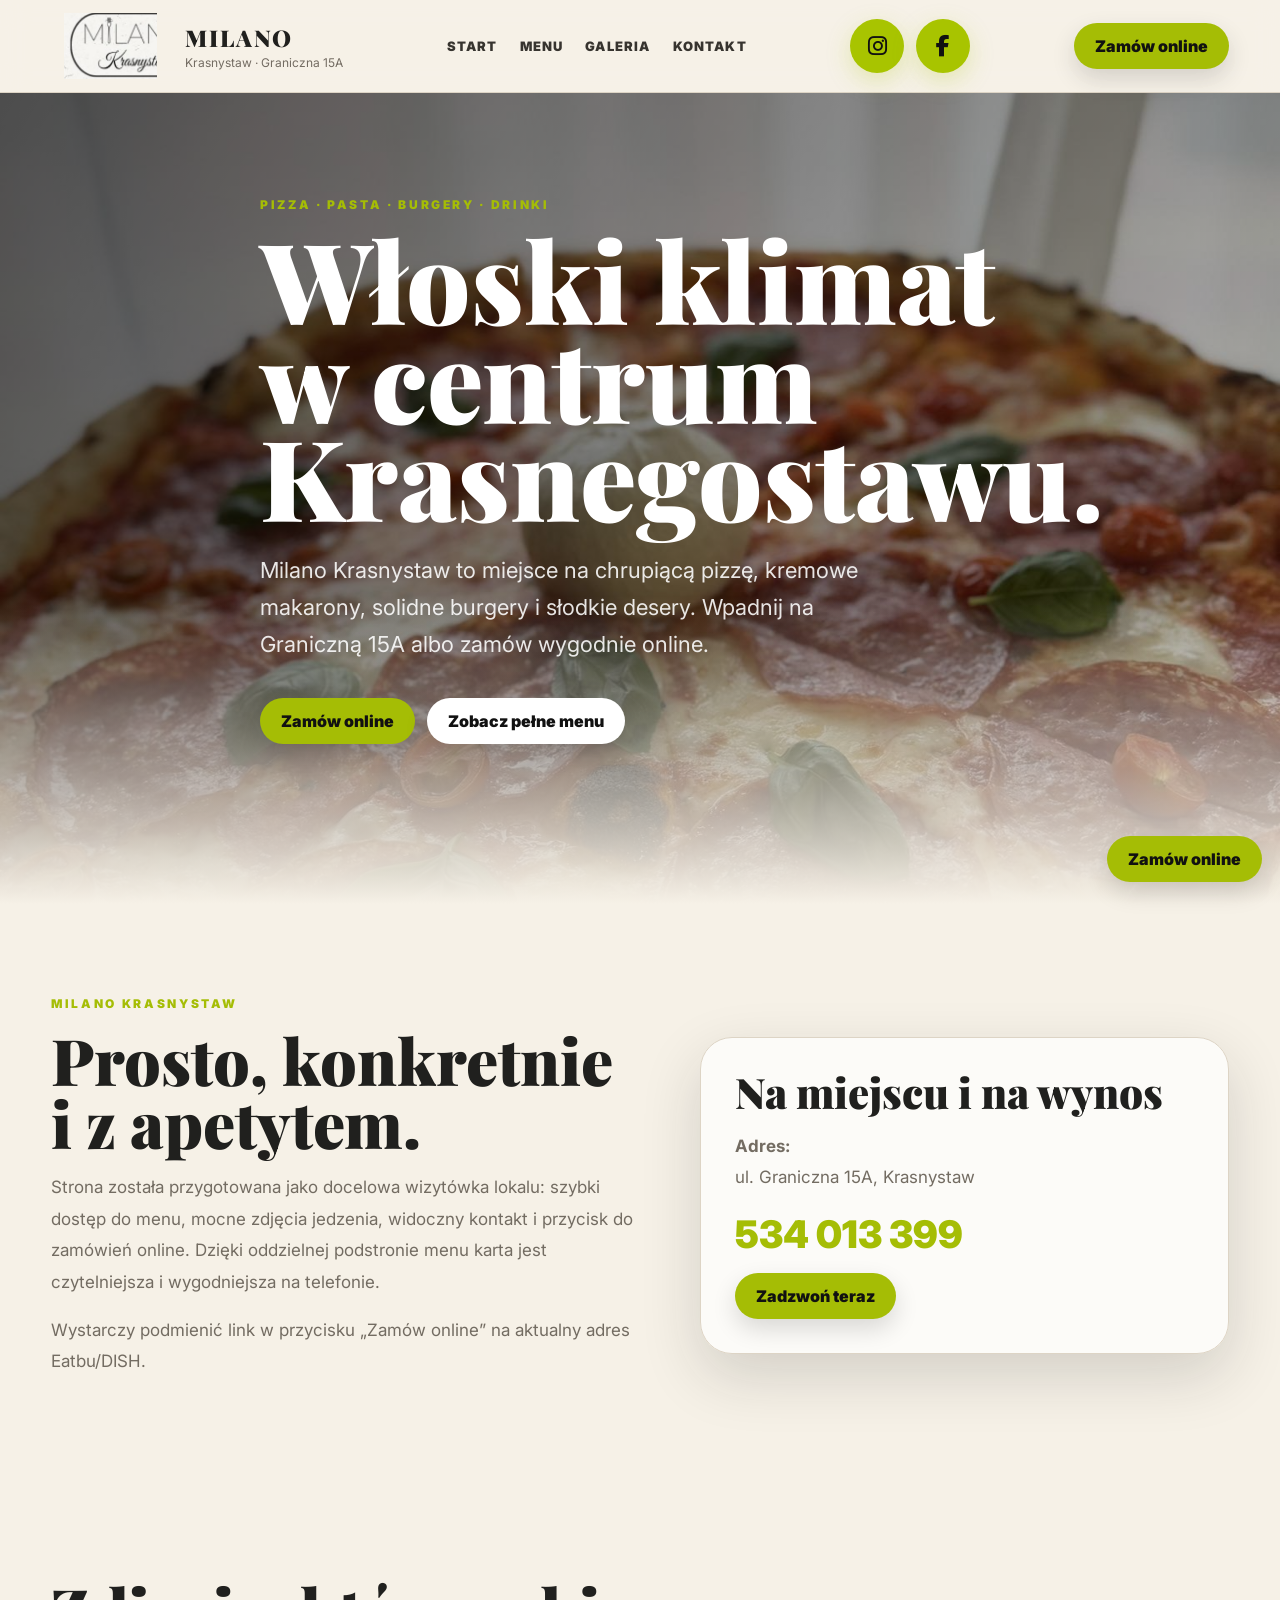
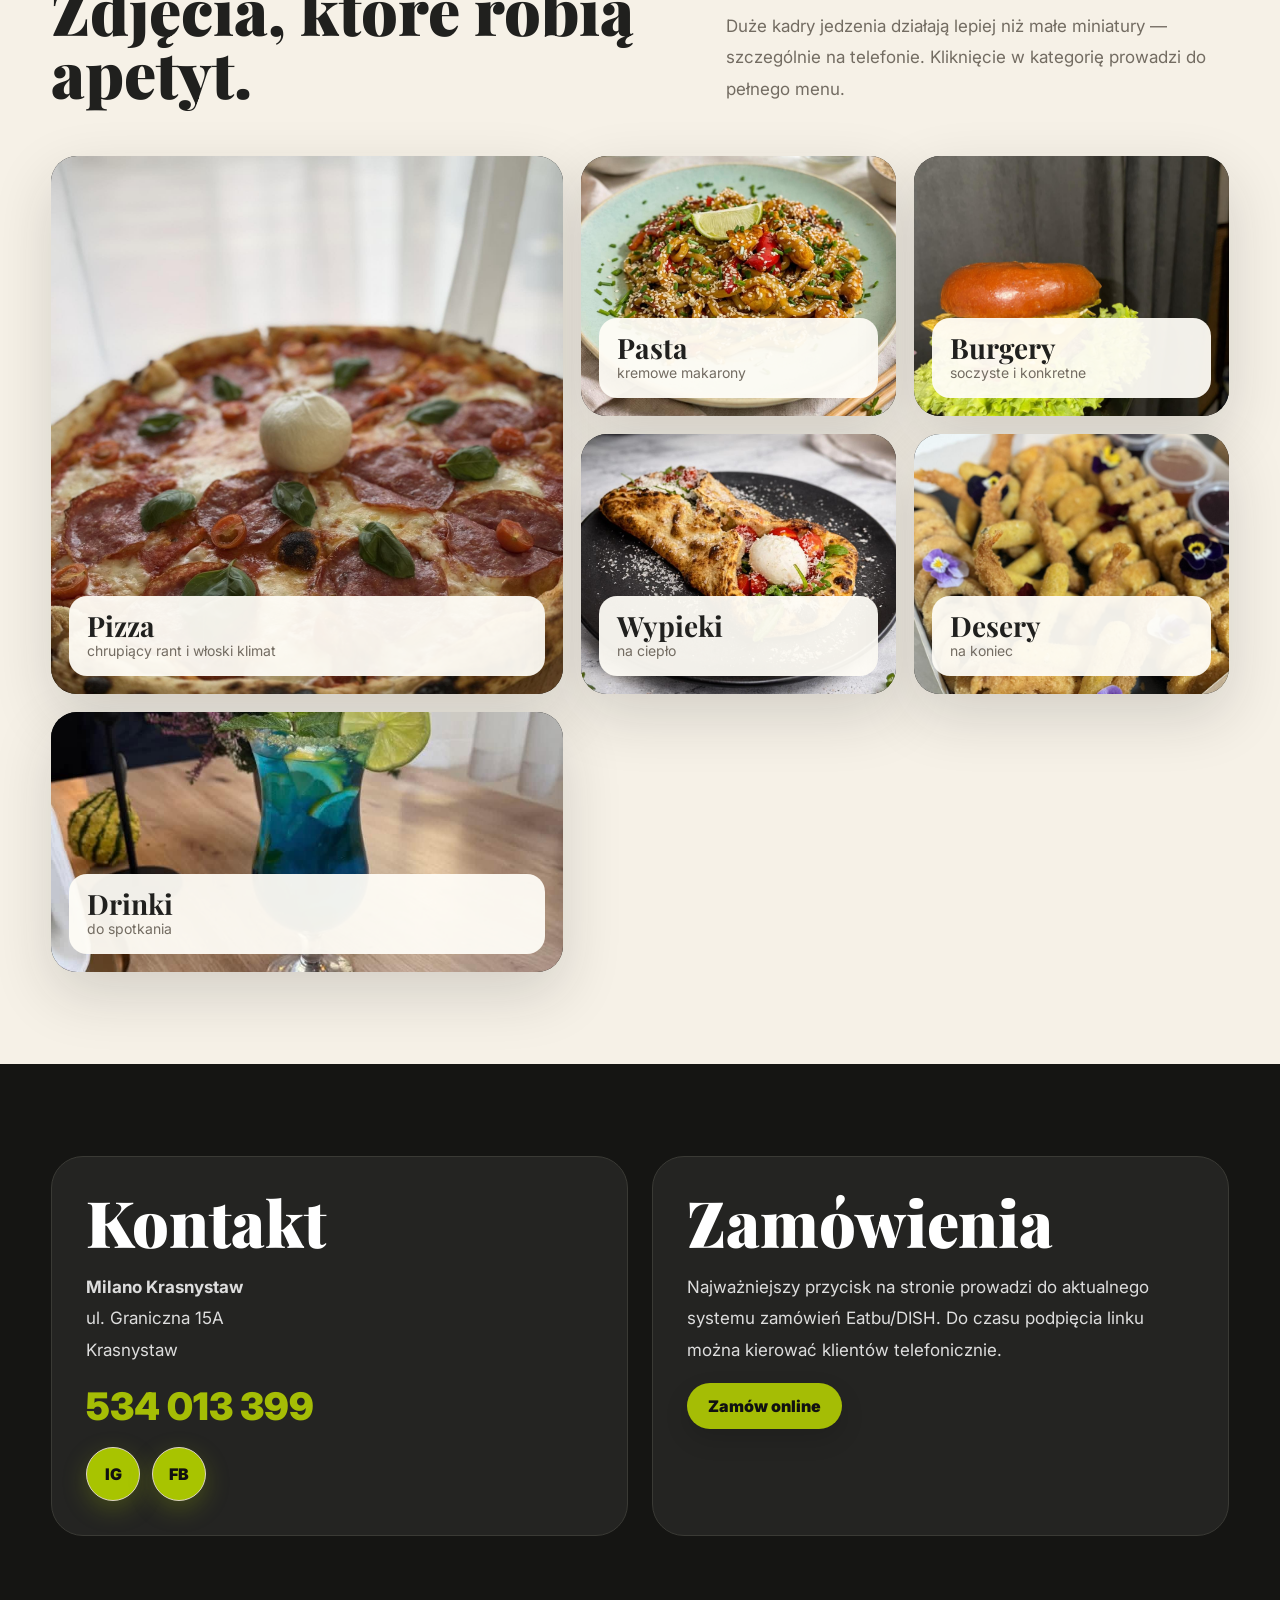
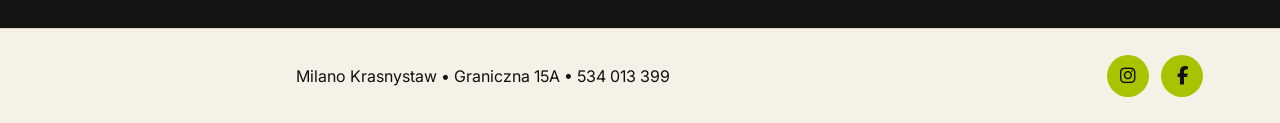
==== index.html @ 98e8a89c "Update index.html" ====
<!DOCTYPE html>
<html lang="pl">
 <head>
  <meta charset="utf-8"/>
  <meta content="width=device-width,initial-scale=1" name="viewport"/>
  <title>
   Milano Krasnystaw &mdash; pizza, pasta, burgery
  </title>
  <meta content="Milano Krasnystaw &mdash; w&lstrok;oska pizza, makarony, burgery, desery i drinki. Graniczna 15A, Krasnystaw." name="description"/>
  <link href="https://fonts.googleapis.com" rel="preconnect"/>
  <link crossorigin="" href="https://fonts.gstatic.com" rel="preconnect"/>
  <link href="https://fonts.googleapis.com/css2?family=Inter:wght@400;600;800;900&amp;family=Playfair+Display:wght@700;800;900&amp;display=swap" rel="stylesheet"/>
  <link href="style.css" rel="stylesheet"/>
  <link rel="stylesheet" href="https://cdnjs.cloudflare.com/ajax/libs/font-awesome/6.5.1/css/all.min.css">
 </head>
 <body>
  <header class="nav">
   <div class="wrap navin">
    <a class="brand" href="index.html">
     <img alt="Milano Krasnystaw logo" class="brand-logo" src="logo-milano.jpg"/>
     <div>
      <div class="brand-name">
       MILANO
      </div>
      <div class="brand-small">
       Krasnystaw &middot; Graniczna 15A
      </div>
     </div>
    </a>
    <nav class="links">
     <a href="index.html">
      Start
     </a>
     <a href="menu.html">
      Menu
     </a>
     <a href="index.html#galeria">
      Galeria
     </a>
     <a href="index.html#kontakt">
      Kontakt
     </a>
    </nav>
    <div class="socials">
  <a href="https://www.instagram.com/milano.krasnystaw/" target="_blank">
    <i class="fa-brands fa-instagram"></i>
  <a href="https://www.facebook.com/profile.php?id=61561488298412" target="_blank">
    <i class="fa-brands fa-facebook-f"></i>
  </a>
</div>
    <a class="btn green" href="REPLACE_EATBU_LINK" rel="noopener" target="_blank">
     Zam&oacute;w online
    </a>
   </div>
  </header>
  <main>
   <section class="hero">
    <div class="wrap hero-content">
     <div class="eyebrow">
      Pizza &middot; Pasta &middot; Burgery &middot; Drinki
     </div>
     <h1 class="h1">
      W&lstrok;oski klimat w centrum Krasnegostawu.
     </h1>
     <p class="lead">
      Milano Krasnystaw to miejsce na chrupi&aogon;c&aogon; pizz&eogon;, kremowe makarony, solidne burgery i s&lstrok;odkie desery. Wpadnij na Graniczn&aogon; 15A albo zam&oacute;w wygodnie online.
     </p>
     <div class="actions">
      <a class="btn green" href="REPLACE_EATBU_LINK" rel="noopener" target="_blank">
       Zam&oacute;w online
      </a>
      <a class="btn light" href="menu.html">
       Zobacz pe&lstrok;ne menu
      </a>
     </div>
    </div>
   </section>
   <section class="section">
    <div class="wrap split">
     <div>
      <div class="eyebrow">
       Milano Krasnystaw
      </div>
      <h2 class="title">
       Prosto, konkretnie i z apetytem.
      </h2>
      <p class="text">
       Strona zosta&lstrok;a przygotowana jako docelowa wizyt&oacute;wka lokalu: szybki dost&eogon;p do menu, mocne zdj&eogon;cia jedzenia, widoczny kontakt i przycisk do zam&oacute;wie&nacute; online. Dzi&eogon;ki oddzielnej podstronie menu karta jest czytelniejsza i wygodniejsza na telefonie.
      </p>
      <p class="text">
       Wystarczy podmieni&cacute; link w przycisku &bdquo;Zam&oacute;w online&rdquo; na aktualny adres Eatbu/DISH.
      </p>
     </div>
     <div class="card">
      <h3 class="title" style="font-size:42px">
       Na miejscu i na wynos
      </h3>
      <p class="text">
       <strong>
        Adres:
       </strong>
       <br/>
       ul. Graniczna 15A, Krasnystaw
      </p>
      <p>
       <a class="bigphone" href="tel:534013399">
        534 013 399
       </a>
      </p>
      <a class="btn green" href="tel:534013399">
       Zadzwo&nacute; teraz
      </a>
     </div>
    </div>
   </section>
   <section class="section" id="galeria">
    <div class="wrap">
     <div class="gallery-head">
      <h2 class="title">
       Zdj&eogon;cia, kt&oacute;re robi&aogon; apetyt.
      </h2>
      <p class="text">
       Du&zdot;e kadry jedzenia dzia&lstrok;aj&aogon; lepiej ni&zdot; ma&lstrok;e miniatury &mdash; szczeg&oacute;lnie na telefonie. Klikni&eogon;cie w kategori&eogon; prowadzi do pe&lstrok;nego menu.
      </p>
     </div>
     <div class="food-grid">
      <a class="food-card big" href="menu.html#pizza">
       <img alt="Pizza Milano" src="pizza.jpg"/>
       <div class="food-label">
        <strong>
         Pizza
        </strong>
        <span>
         chrupi&aogon;cy rant i w&lstrok;oski klimat
        </span>
       </div>
      </a>
      <a class="food-card" href="menu.html#makarony">
       <img alt="Makaron" src="pasta.jpg"/>
       <div class="food-label">
        <strong>
         Pasta
        </strong>
        <span>
         kremowe makarony
        </span>
       </div>
      </a>
      <a class="food-card" href="menu.html#burgery">
       <img alt="Burger" src="burger.jpg"/>
       <div class="food-label">
        <strong>
         Burgery
        </strong>
        <span>
         soczyste i konkretne
        </span>
       </div>
      </a>
      <a class="food-card" href="menu.html#dla-dzieci---przekaski">
       <img alt="Wypieki" src="wypieki.jpg"/>
       <div class="food-label">
        <strong>
         Wypieki
        </strong>
        <span>
         na ciep&lstrok;o
        </span>
       </div>
      </a>
      <a class="food-card" href="menu.html#desery">
       <img alt="Desery" src="desery.jpg"/>
       <div class="food-label">
        <strong>
         Desery
        </strong>
        <span>
         na koniec
        </span>
       </div>
      </a>
      <a class="food-card" href="menu.html#drinki">
       <img alt="Drinki" src="drinki.jpg"/>
       <div class="food-label">
        <strong>
         Drinki
        </strong>
        <span>
         do spotkania
        </span>
       </div>
      </a>
     </div>
    </div>
   </section>
   <section class="section contact" id="kontakt">
    <div class="wrap contact-grid">
     <div class="card">
      <h2 class="title">
       Kontakt
      </h2>
      <p class="text" style="color:#ddd">
       <strong>
        Milano Krasnystaw
       </strong>
       <br/>
       ul. Graniczna 15A
       <br/>
       Krasnystaw
      </p>
      <p>
       <a class="bigphone" href="tel:534013399">
        534 013 399
       </a>
      </p>
      <div class="socials" style="display:flex;margin-top:18px">
       <a class="social-link" href="https://www.instagram.com/milano.krasnystaw/" rel="noopener" target="_blank">
        IG
       </a>
       <a class="social-link" href="https://www.facebook.com/profile.php?id=61561488298412" rel="noopener" target="_blank">
        FB
       </a>
      </div>
     </div>
     <div class="card">
      <h2 class="title">
       Zam&oacute;wienia
      </h2>
      <p class="text" style="color:#ddd">
       Najwa&zdot;niejszy przycisk na stronie prowadzi do aktualnego systemu zam&oacute;wie&nacute; Eatbu/DISH. Do czasu podpi&eogon;cia linku mo&zdot;na kierowa&cacute; klient&oacute;w telefonicznie.
      </p>
      <p>
       <a class="btn green" href="REPLACE_EATBU_LINK" rel="noopener" target="_blank">
        Zam&oacute;w online
       </a>
      </p>
     </div>
    </div>
   </section>
  </main>
  <a class="sticky-order" href="REPLACE_EATBU_LINK" rel="noopener" target="_blank">
   <span class="btn green">
    Zam&oacute;w online
   </span>
  </a>
  <footer>
  <p>
    <center>Milano Krasnystaw • Graniczna 15A • 534 013 399</center>
  </p>

  <div class="footer-socials">
    <a href="https://www.instagram.com/milano.krasnystaw/" target="_blank">
      <i class="fa-brands fa-instagram"></i>
    </a>

    <a href="https://www.facebook.com/profile.php?id=61561488298412" target="_blank">
      <i class="fa-brands fa-facebook-f"></i>
    </a>
  </div>
</footer>
 </body>
</html>
---- style.css ----
:root {
  --cream:#f6f1e7;
  --paper:#fffdf7;
  --ink:#20201e;
  --muted:#736c62;
  --green:#a5bd05;
  --line:#ddd4c5;
  --dark:#151513;
  --shadow:0 22px 60px rgba(32,32,30,.16);
  --serif:'Playfair Display',serif;
  --sans:'Inter',system-ui,-apple-system,Segoe UI,sans-serif}

* {
  box-sizing:border-box}

html {
  scroll-behavior:smooth}

body {
  margin:0;
  background:var(--cream);
  color:var(--ink);
  font-family:var(--sans)}

img {
  max-width:100%;
  display:block}

a {
  color:inherit}

.wrap {
  width:min(1180px,92vw);
  margin:auto}

.nav {
  position:sticky;
  top:0;
  z-index:90;
  background:rgba(246,241,231,.88);
  backdrop-filter:blur(14px);
  border-bottom:1px solid var(--line)}

.navin {
  min-height:92px;
  padding:12px 0;
  display:flex;
  align-items:center;
  justify-content:space-between;
  gap:22px}

.brand {
  display:flex;
  align-items:center;
  gap:16px;
  text-decoration:none;
  min-width:0}

.brand-logo {
  width:118px;
  height:66px;
  object-fit:contain;
  object-position:center;
  border-radius:0;
  background:transparent;
  flex:0 0 auto}

.brand-name {
  font-family:var(--serif);
  font-weight:900;
  font-size:23px;
  letter-spacing:.08em}

.brand-small {
  font-size:12px;
  color:var(--muted);
  margin-top:2px}

.links {
  display:flex;
  align-items:center;
  gap:22px;
  font-size:13px;
  font-weight:900;
  text-transform:uppercase;
  letter-spacing:.09em}

.socials {
    display: flex;
    align-items: center;
    gap: 12px;
}

.socials a {
    width: 54px;
    height: 54px;

    border-radius: 999px;

    background: #a8c400;
    color: #111;

    display: flex;
    align-items: center;
    justify-content: center;

    text-decoration: none;

    transition: 0.3s ease;

    box-shadow: 0 8px 24px rgba(168,196,0,.25);
}

.socials a:hover {
    transform: translateY(-2px) scale(1.05);
    background: #b7d600;
}

.socials i {
    font-size: 22px;
}

.social-link {
  width:42px;
  height:42px;
  display:inline-flex;
  align-items:center;
  justify-content:center;
  border:1px solid var(--line);
  border-radius:999px;
  background:rgba(255,255,255,.72);
  text-decoration:none;
  font-weight:900;
  color:#25221e;
  transition:.2s}

.social-link:hover {
  background:var(--ink);
  color:#fff;
  border-color:var(--ink);
  transform:translateY(-1px)}

.links a {
  text-decoration:none;
  color:#37342f}

.links a:hover {
  color:var(--green)}

.btn {
  display:inline-flex;
  align-items:center;
  justify-content:center;
  gap:8px;
  background:var(--ink);
  color:#fff;
  text-decoration:none;
  border-radius:999px;
  padding:13px 21px;
  font-weight:900;
  box-shadow:0 10px 24px rgba(0,0,0,.14);
  border:0}

.btn.green {
  background:var(--green);
  color:#111}

.btn.light {
  background:#fff;
  color:#111}

.hero {
  position:relative;
  min-height:720px;
  overflow:hidden;
  background:linear-gradient(120deg,rgba(0,0,0,.66),rgba(0,0,0,.22)),url('pizza.jpg') center/cover;
  color:#fff}

.hero:after {
  content:'';
  position:absolute;
  inset:auto 0 0;
  height:38%;
  background:linear-gradient(transparent,var(--cream))}

.hero-content {
  position:relative;
  z-index:1;
  padding:104px 0 160px;
  max-width:760px}

.eyebrow {
  font-size:12px;
  letter-spacing:.22em;
  text-transform:uppercase;
  font-weight:900;
  color:var(--green);
  margin-bottom:18px}

.h1 {
  font-family:var(--serif);
  font-size:clamp(54px,9vw,112px);
  line-height:.88;
  margin:0 0 26px;
  font-weight:900}

.lead {
  font-size:clamp(18px,2vw,22px);
  line-height:1.7;
  color:rgba(255,255,255,.88);
  max-width:650px}

.actions {
  display:flex;
  gap:12px;
  flex-wrap:wrap;
  margin-top:34px}

.section {
  padding:92px 0}

.split {
  display:grid;
  grid-template-columns:1.05fr .95fr;
  gap:64px;
  align-items:center}

.title {
  font-family:var(--serif);
  font-weight:900;
  font-size:clamp(40px,5vw,72px);
  line-height:.98;
  margin:0 0 18px}

.text {
  color:var(--muted);
  font-size:17px;
  line-height:1.85}

.card {
  background:rgba(255,255,255,.72);
  border:1px solid var(--line);
  border-radius:32px;
  padding:34px;
  box-shadow:var(--shadow)}

.gallery-head {
  display:grid;
  grid-template-columns:1.1fr .9fr;
  gap:60px;
  align-items:end;
  margin-bottom:34px}

.food-grid {
  display:grid;
  grid-template-columns:1.3fr .8fr .8fr;
  grid-auto-rows:260px;
  gap:18px}

.food-card {
  position:relative;
  border-radius:26px;
  overflow:hidden;
  box-shadow:var(--shadow);
  background:#111;
  text-decoration:none}

.food-card.big {
  grid-row:span 2}

.food-card img {
  width:100%;
  height:100%;
  object-fit:cover;
  transition:transform .45s ease}

.food-card:hover img {
  transform:scale(1.045)}

.food-label {
  position:absolute;
  left:18px;
  right:18px;
  bottom:18px;
  background:rgba(255,253,247,.94);
  border-radius:18px;
  padding:16px 18px}

.food-label strong {
  display:block;
  font-family:var(--serif);
  font-size:28px;
  line-height:1}

.food-label span {
  font-size:14px;
  color:var(--muted)}

.contact {
  background:var(--dark);
  color:#fff}

.contact-grid {
  display:grid;
  grid-template-columns:1fr 1fr;
  gap:24px}

.contact .card {
  background:#242422;
  border-color:#3a3a35;
  box-shadow:none}

.bigphone {
  font-size:38px;
  font-weight:900;
  color:var(--green);
  text-decoration:none}

.foot {
  padding:24px;
  text-align:center;
  background:#0f0f0d;
  color:#aaa}

.sticky-order {
  position:fixed;
  right:18px;
  bottom:18px;
  z-index:99}

.menu {
  padding:70px 0 96px}

.menu-intro {
  margin-bottom:24px}

.cats {
    position: sticky;
    top: 92px;
    z-index: 70;

    display: flex;
    flex-wrap: nowrap;
    gap: 10px;

    overflow-x: auto;
    overflow-y: hidden;

    width: 100%;
    max-width: 100%;

    padding: 14px 0 18px;
    margin-top: 28px;

    background: rgba(246,241,231,.95);
    backdrop-filter: blur(12px);

    border-bottom: 1px solid var(--line);

    scrollbar-width: none;
    -webkit-overflow-scrolling: touch;
    scroll-behavior: smooth;
}

.cats::-webkit-scrollbar {
    display: none;
}

.cats a {
    flex: 0 0 auto;

    display: inline-flex;
    align-items: center;
    justify-content: center;

    height: 38px;
    padding: 0 18px;

    white-space: nowrap;

    text-decoration: none;
    background: #fff;
    color: #111;

    border: 1px solid var(--line);
    border-radius: 999px;

    font-weight: 900;
    font-size: 12px;
    text-transform: uppercase;
    letter-spacing: .04em;
}

.cats a:hover {
    background: var(--ink);
    color: #fff;
}

.menu-section {
  scroll-margin-top:150px;
  margin-top:42px;
  background:rgba(255,255,255,.58);
  border:1px solid var(--line);
  border-radius:30px;
  padding:30px;
  box-shadow:0 16px 40px rgba(32,32,30,.07)}

.menu-section h3 {
  font-family:var(--serif);
  font-size:42px;
  margin:0 0 16px}

.items {
  display:grid;
  grid-template-columns:1fr 1fr;
  gap:0 30px}

.menu-item {
  display:flex;
  justify-content:space-between;
  gap:18px;
  padding:18px 0;
  border-bottom:1px solid var(--line)}

.menu-item h4 {
  margin:0 0 7px;
  font-family:var(--serif);
  font-size:22px;
  line-height:1.15}

.menu-item p {
  margin:0;
  color:var(--muted);
  line-height:1.55}

.menu-item strong {
  white-space:nowrap;
  color:#111;
  font-weight:900}

.note {
  margin-top:24px;
  text-align:center;
  text-transform:uppercase;
  letter-spacing:.16em;
  font-weight:900;
  font-size:13px;
  color:var(--muted)}

.page-hero {
  padding:72px 0 30px}

.page-hero .lead {
  color:var(--muted)}

@media(max-width:900px) {
  .navin {
  min-height:auto;
  padding:12px 0;
  align-items:center}

.links {
  display:none}

.socials {
  display:none}

.brand-logo {
  width:92px;
  height:54px}

.hero {
  min-height:650px}

.split,.gallery-head,.contact-grid {
  grid-template-columns:1fr}

.food-grid {
  grid-template-columns:1fr;
  grid-auto-rows:330px}

.food-card.big {
  grid-row:span 1}

.items {
  grid-template-columns:1fr}

.menu-section {
  padding:22px}

.cats {
  top:78px}

.sticky-order .btn {
  padding:14px 18px}

.h1 {
  font-size:58px}
}

@media(max-width:560px) {
  .wrap {
  width:min(100% - 28px,1180px)}

.navin {
  gap:10px}

.brand {
  gap:10px}

.brand-logo {
  width:82px;
  height:48px}

.hero-content {
  padding-top:70px}

.section {
  padding:64px 0}

.food-grid {
  grid-auto-rows:260px}

.bigphone {
  font-size:30px}

.btn {
  width:100%}

.actions .btn {
  width:auto}

.menu-section h3 {
  font-size:34px}

.menu-item {
  display:block}

.menu-item strong {
  display:block;
  margin-top:8px}

.brand-name {
  font-size:19px}

.brand-small {
  display:none}
}
footer {
    background: #f6f1e7;
    color: #111;

    padding: 26px 6vw;

    display: flex;
    align-items: center;
    justify-content: space-between;
    gap: 20px;

    border-top: 1px solid var(--line);
}

footer p {
    margin: 0;

    font-size: 14px;
    line-height: 1.5;
}

.footer-socials {
    display: flex;
    align-items: center;
    gap: 12px;
}

.footer-socials a {
    width: 42px;
    height: 42px;

    border-radius: 999px;

    background: #a8c400;
    color: #111;

    display: flex;
    align-items: center;
    justify-content: center;

    text-decoration: none;

    transition: 0.3s ease;
}

.footer-socials a:hover {
    transform: translateY(-2px);
    background: #b7d600;
}

.footer-socials i {
    font-size: 18px;
}

@media (max-width: 700px) {
    footer {
        flex-direction: column;
        text-align: center;
    }
}
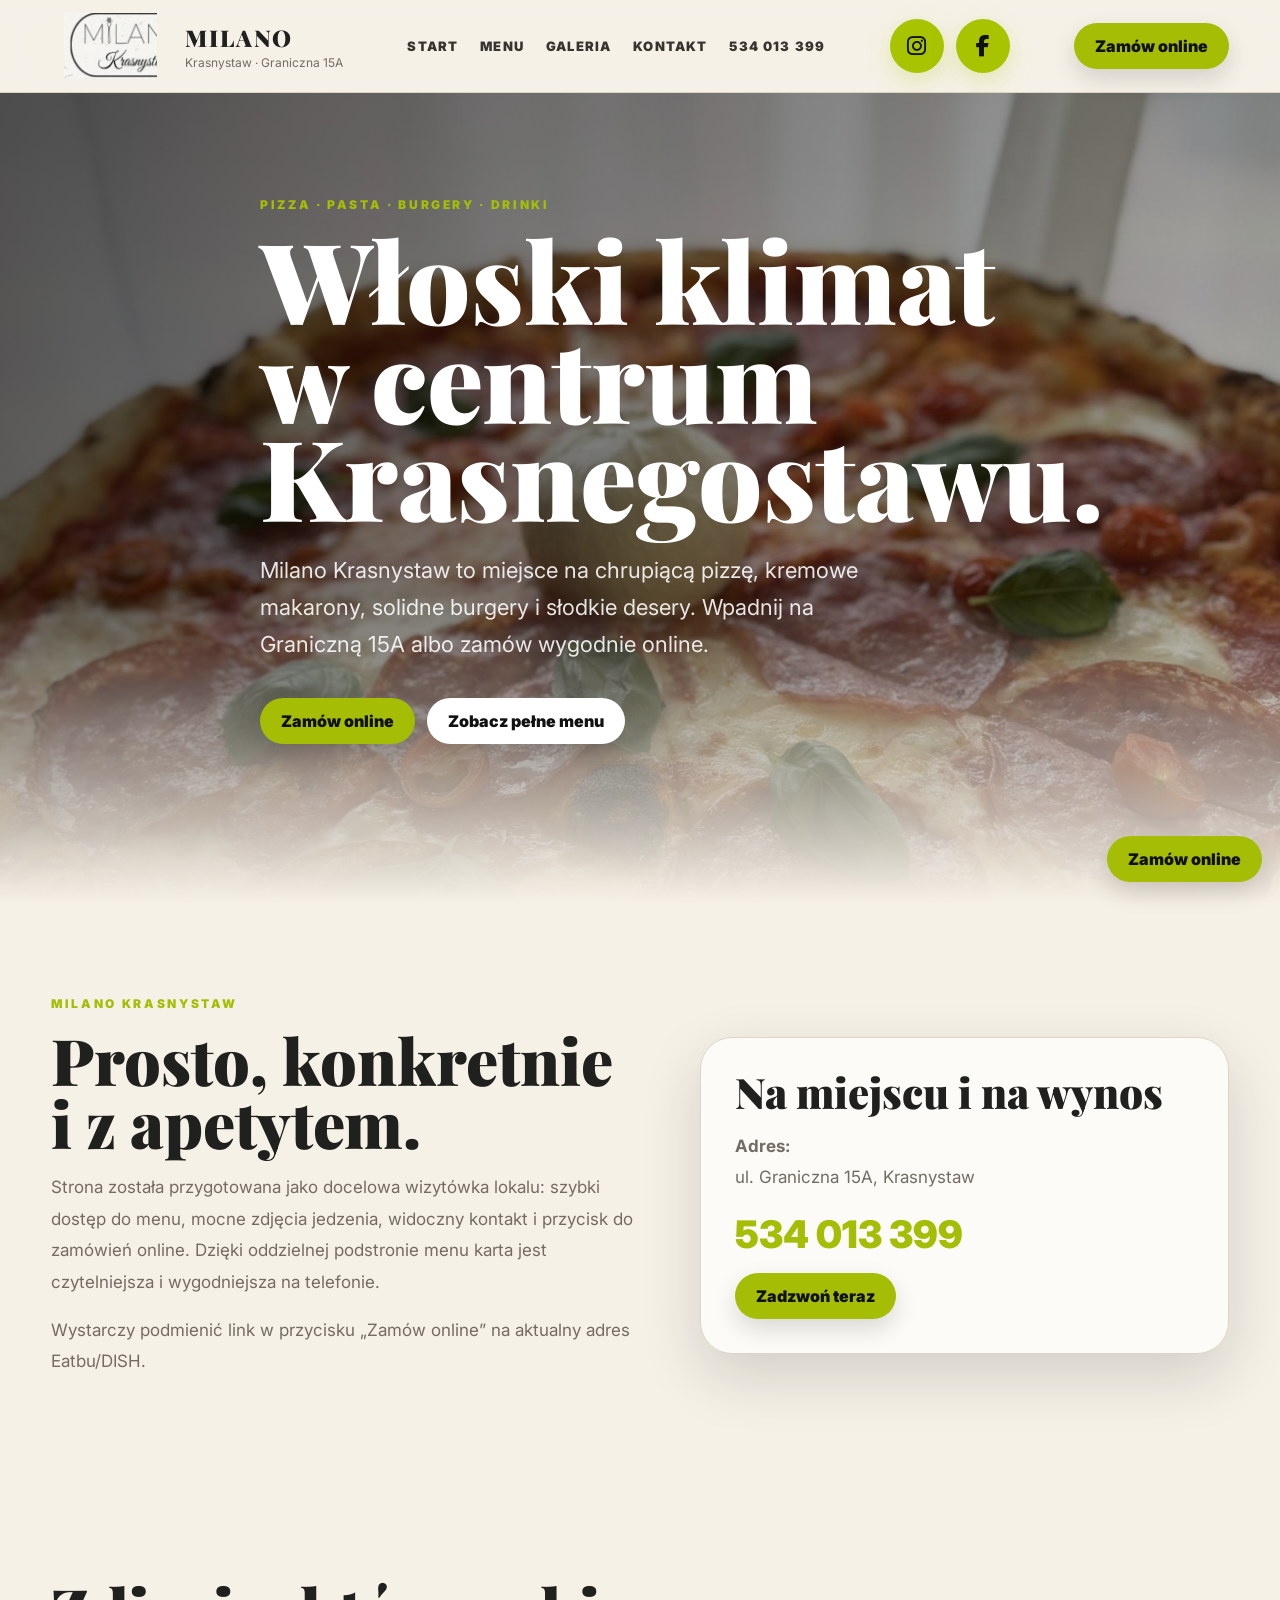
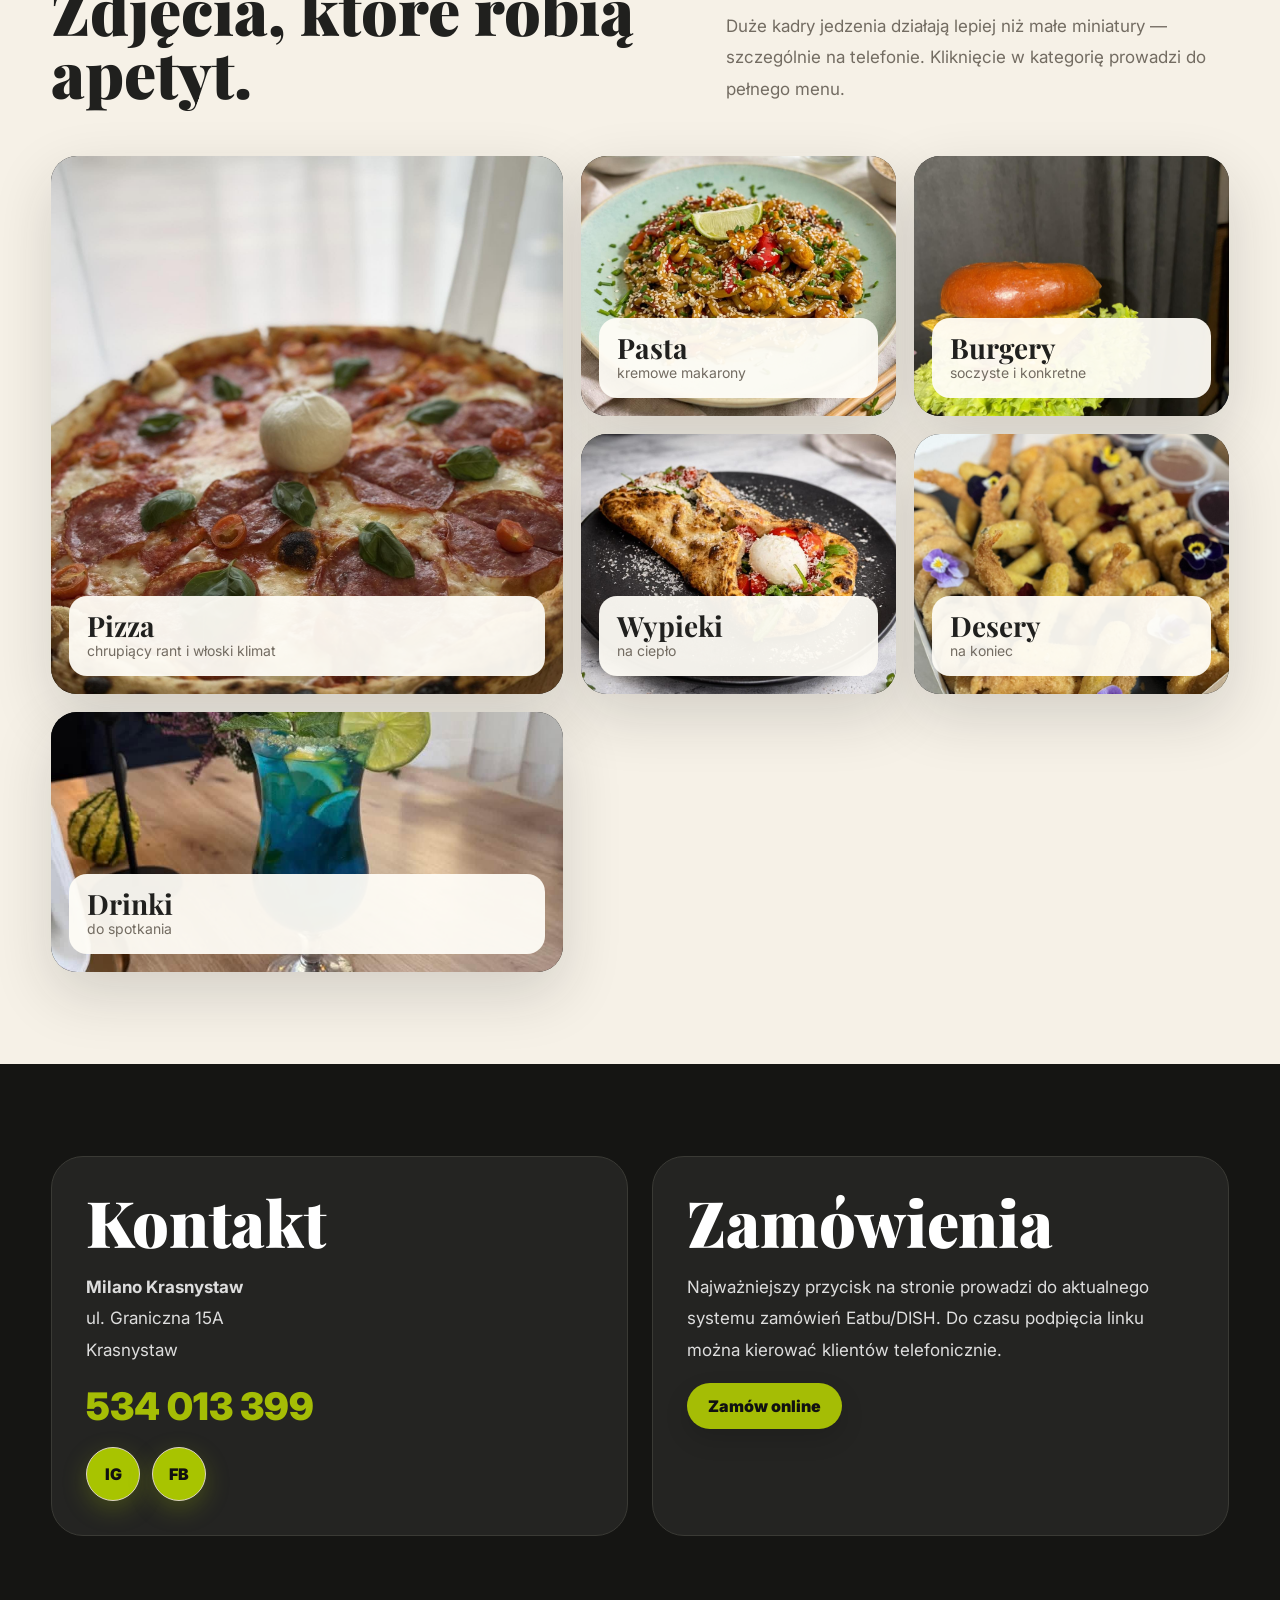
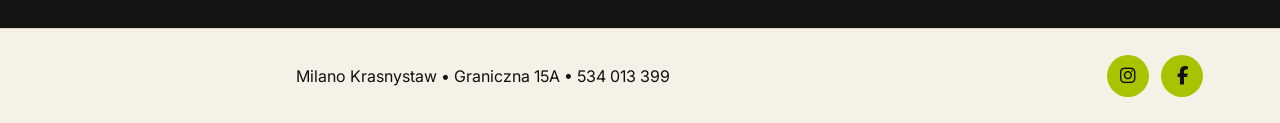
==== commit e718490b: "Update index.html" ====
--- a/index.html
+++ b/index.html
@@ -40,6 +40,9 @@
      <a href="index.html#kontakt">
       Kontakt
      </a>
+     <a href="index.html#Telefon">
+      534 013 399
+     </a>
     </nav>
     <div class="socials">
   <a href="https://www.instagram.com/milano.krasnystaw/" target="_blank">
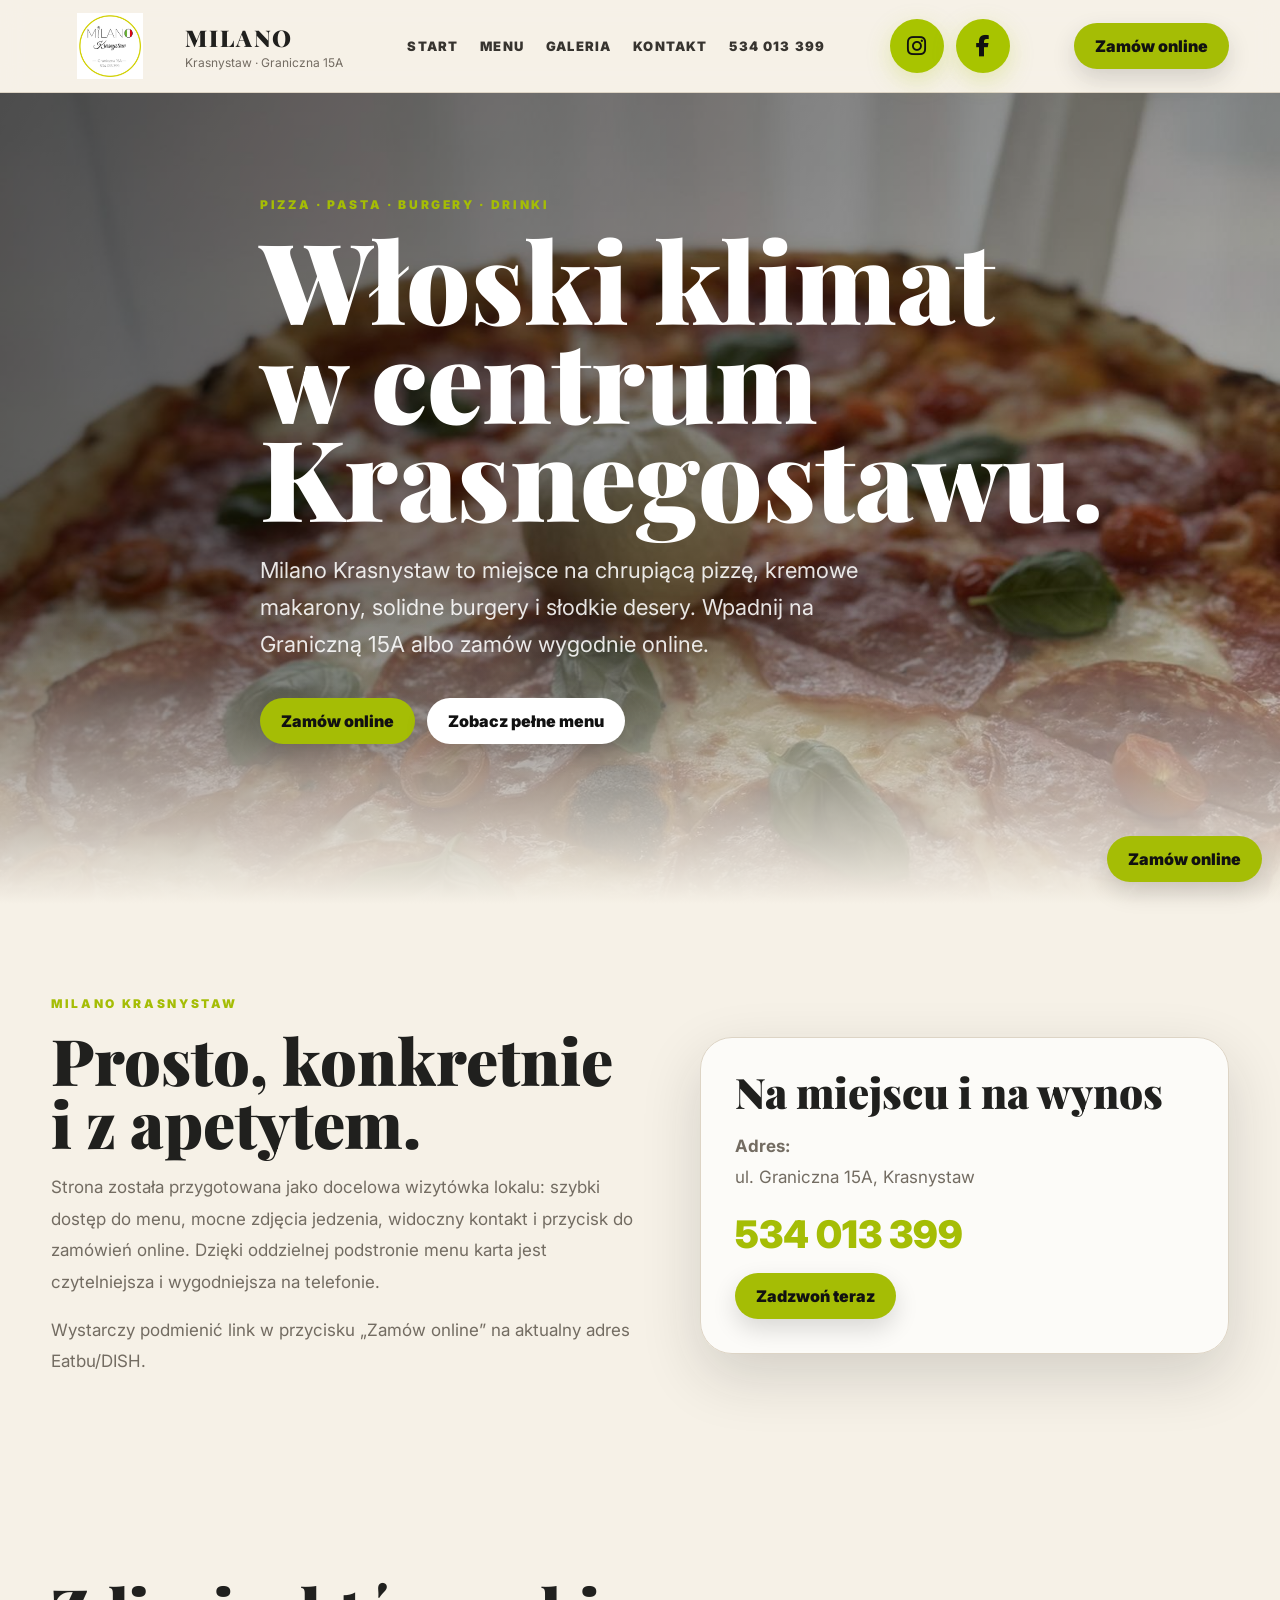
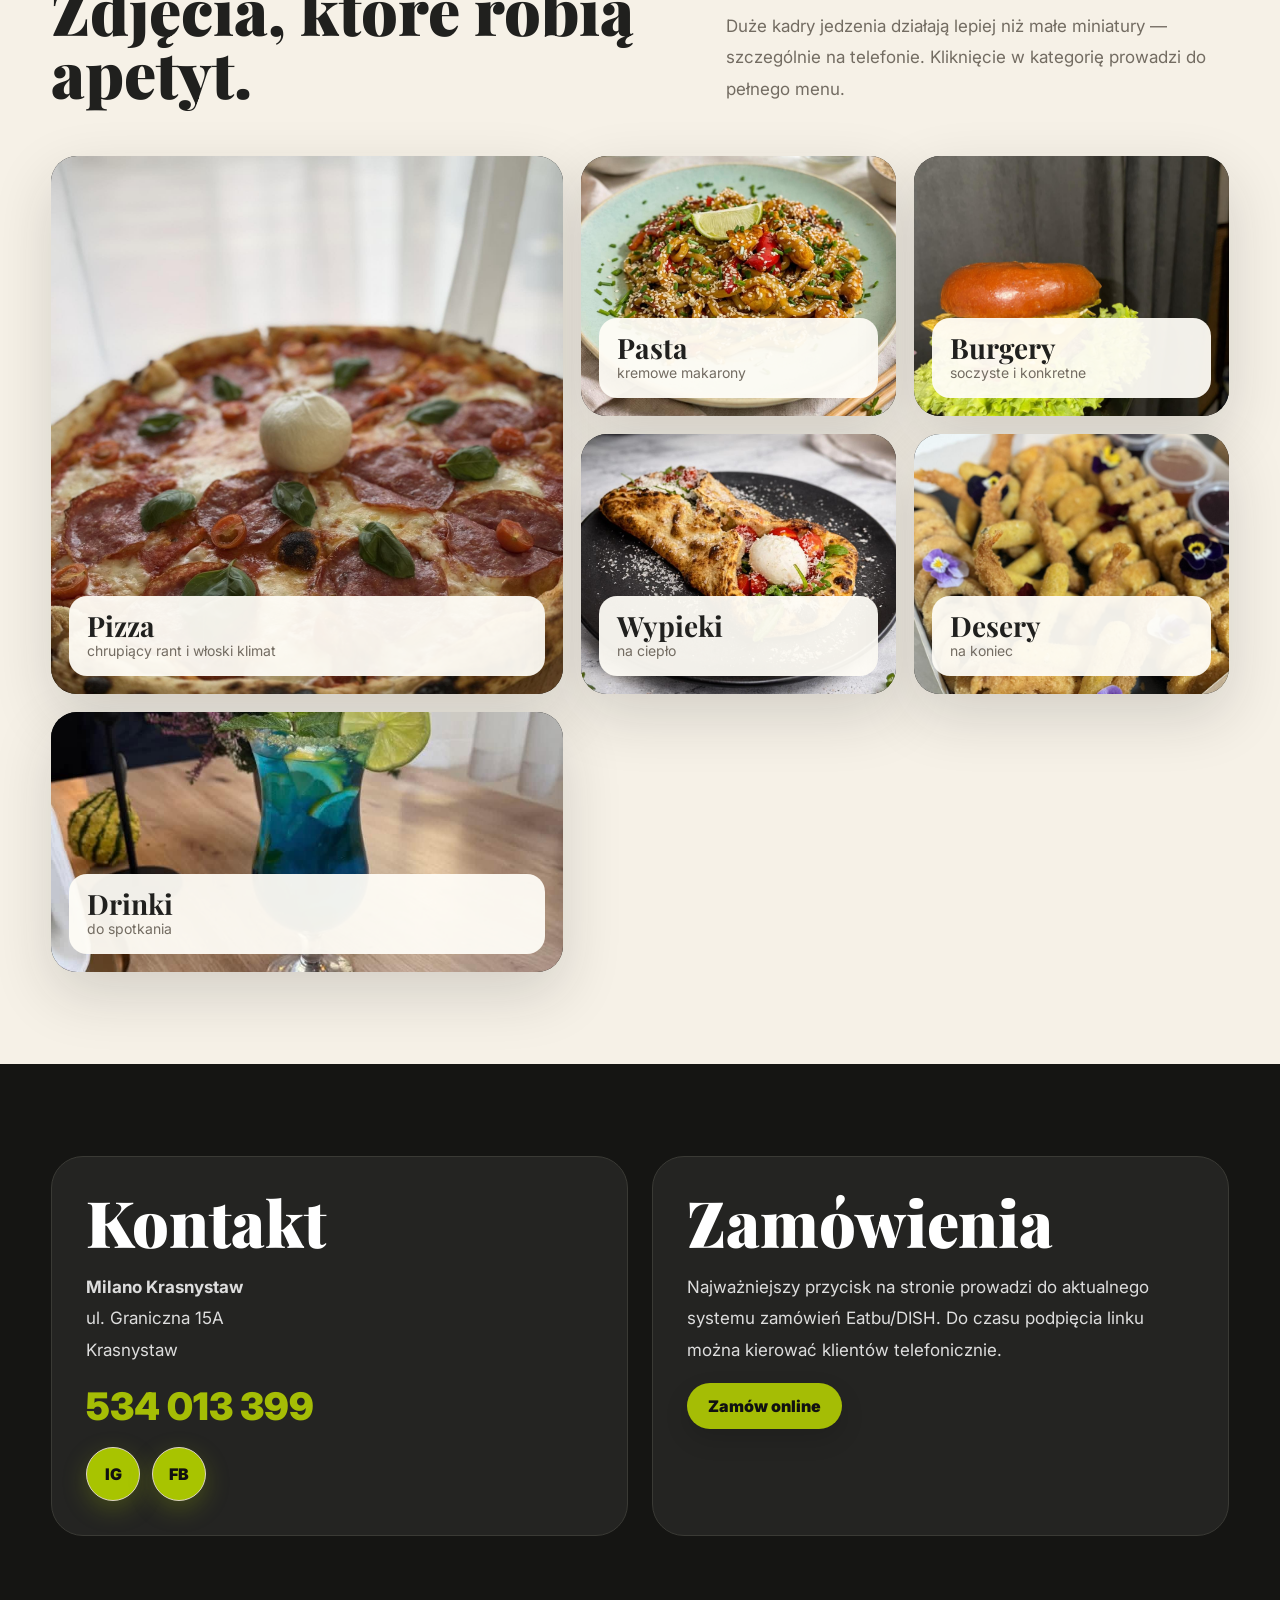
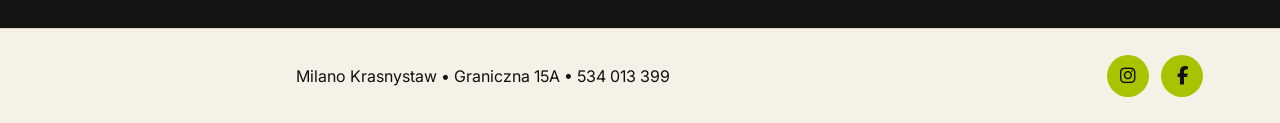
==== commit 5a970a20: "Update index.html" ====
--- a/index.html
+++ b/index.html
@@ -17,7 +17,7 @@
   <header class="nav">
    <div class="wrap navin">
     <a class="brand" href="index.html">
-     <img alt="Milano Krasnystaw logo" class="brand-logo" src="logo-milano.jpg"/>
+     <img alt="Milano Krasnystaw logo" class="brand-logo" src="milano_logo_123.jpg"/>
      <div>
       <div class="brand-name">
        MILANO
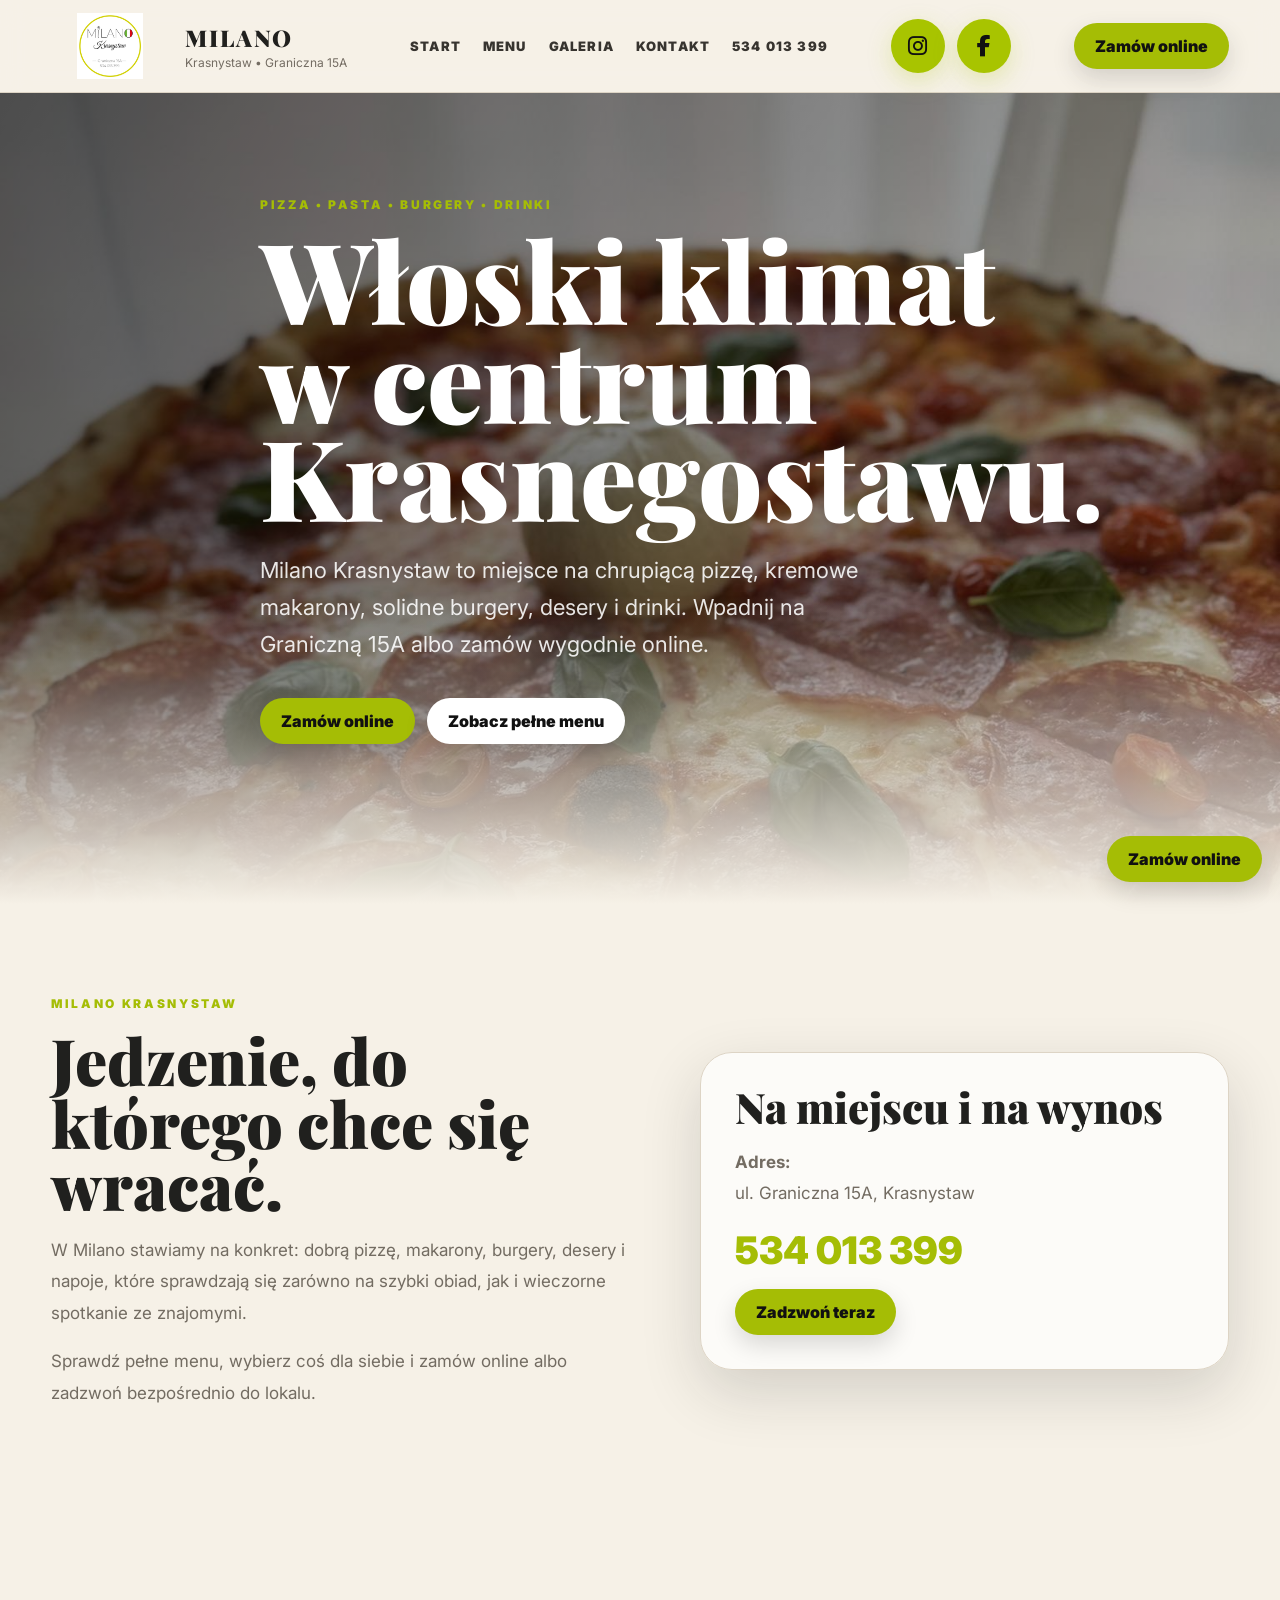
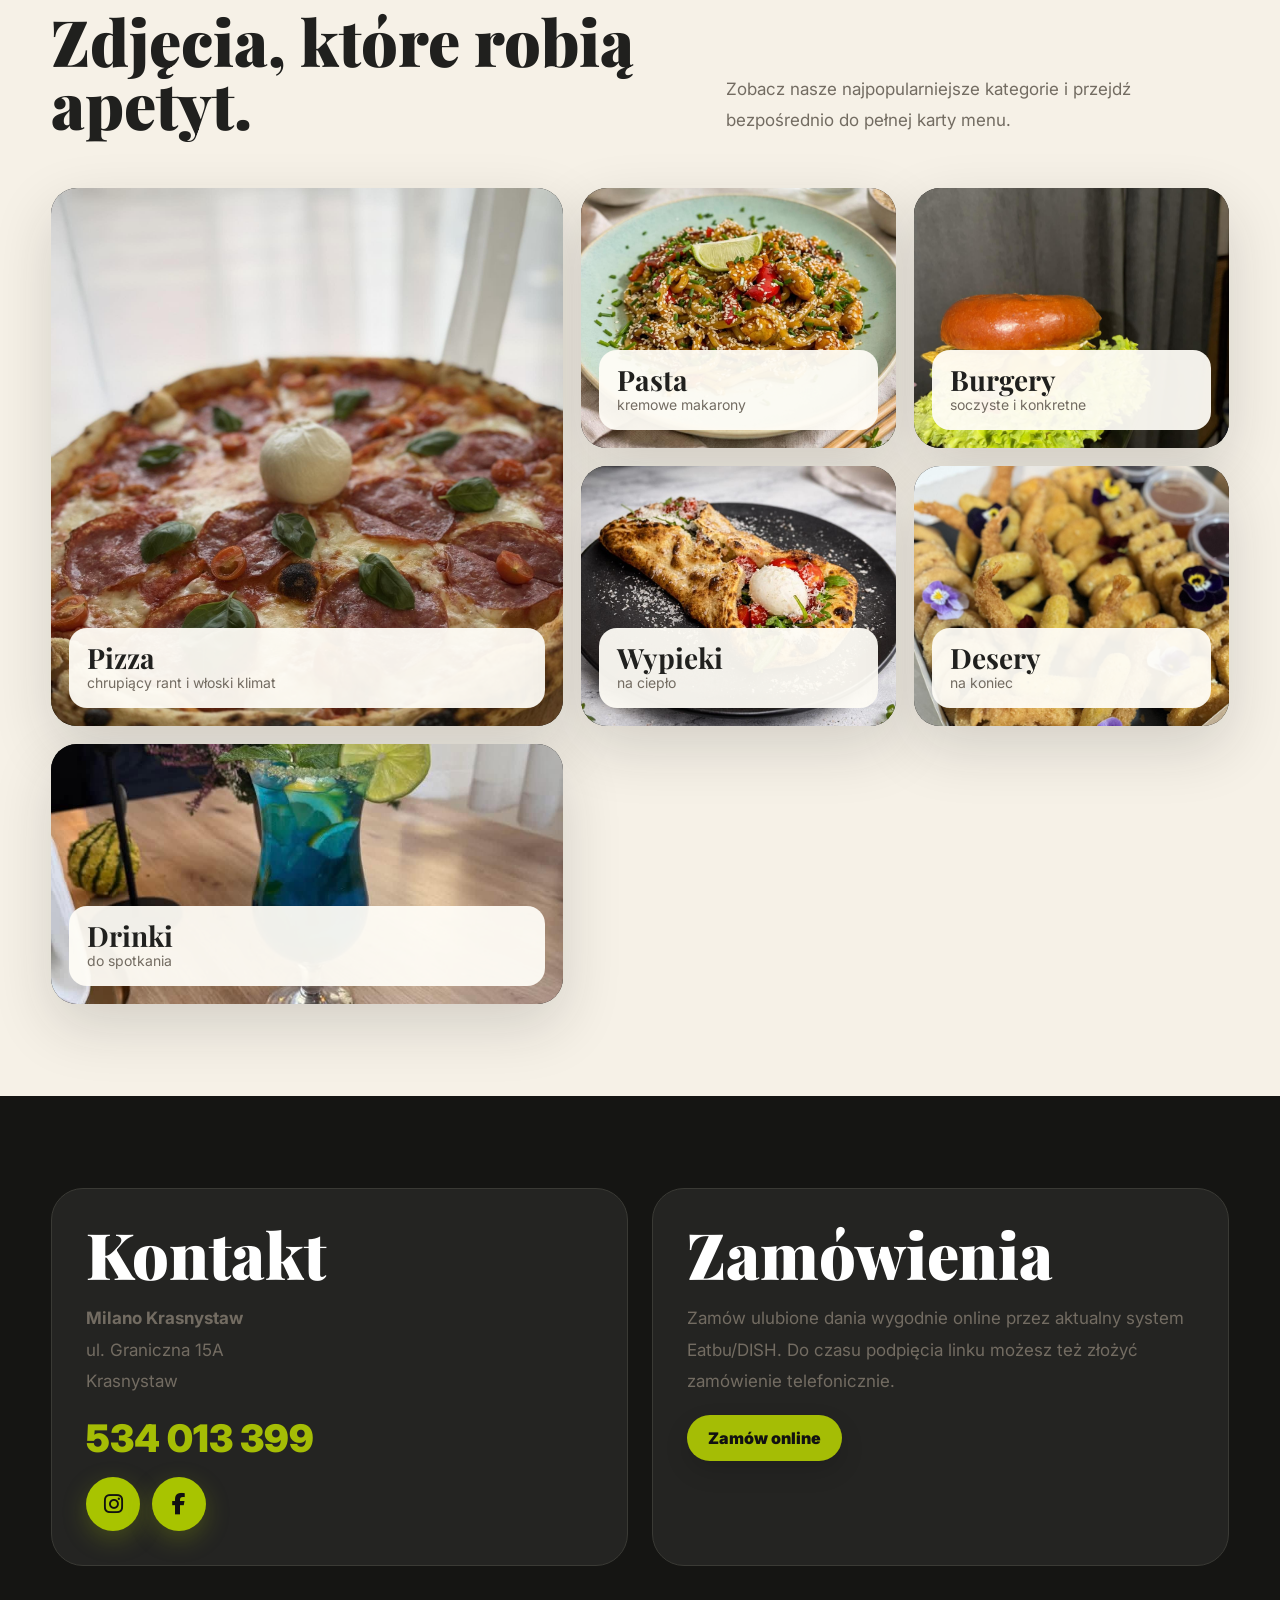
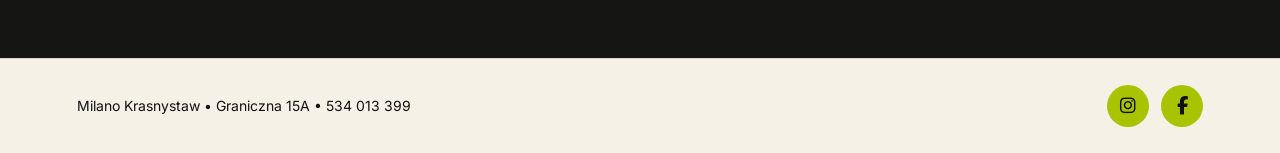
==== commit 0bfd74e4: "Update index.html" ====
--- a/index.html
+++ b/index.html
@@ -1,265 +1,436 @@
 <!DOCTYPE html>
 <html lang="pl">
- <head>
-  <meta charset="utf-8"/>
-  <meta content="width=device-width,initial-scale=1" name="viewport"/>
-  <title>
-   Milano Krasnystaw &mdash; pizza, pasta, burgery
-  </title>
-  <meta content="Milano Krasnystaw &mdash; w&lstrok;oska pizza, makarony, burgery, desery i drinki. Graniczna 15A, Krasnystaw." name="description"/>
-  <link href="https://fonts.googleapis.com" rel="preconnect"/>
-  <link crossorigin="" href="https://fonts.gstatic.com" rel="preconnect"/>
-  <link href="https://fonts.googleapis.com/css2?family=Inter:wght@400;600;800;900&amp;family=Playfair+Display:wght@700;800;900&amp;display=swap" rel="stylesheet"/>
-  <link href="style.css" rel="stylesheet"/>
-  <link rel="stylesheet" href="https://cdnjs.cloudflare.com/ajax/libs/font-awesome/6.5.1/css/all.min.css">
- </head>
- <body>
-  <header class="nav">
-   <div class="wrap navin">
-    <a class="brand" href="index.html">
-     <img alt="Milano Krasnystaw logo" class="brand-logo" src="milano_logo_123.jpg"/>
-     <div>
-      <div class="brand-name">
-       MILANO
+  <head>
+    <meta charset="utf-8">
+
+    <meta
+      name="viewport"
+      content="width=device-width, initial-scale=1"
+    >
+
+    <title>Milano Krasnystaw — pizza, pasta, burgery</title>
+
+    <meta
+      name="description"
+      content="Milano Krasnystaw — włoska pizza, makarony, burgery, desery i drinki. Graniczna 15A, Krasnystaw."
+    >
+
+    <link
+      rel="preconnect"
+      href="https://fonts.googleapis.com"
+    >
+
+    <link
+      rel="preconnect"
+      href="https://fonts.gstatic.com"
+      crossorigin
+    >
+
+    <link
+      href="https://fonts.googleapis.com/css2?family=Inter:wght@400;600;800;900&family=Playfair+Display:wght@700;800;900&display=swap"
+      rel="stylesheet"
+    >
+
+    <link
+      rel="stylesheet"
+      href="https://cdnjs.cloudflare.com/ajax/libs/font-awesome/6.5.1/css/all.min.css"
+    >
+
+    <link
+      rel="stylesheet"
+      href="style.css"
+    >
+  </head>
+
+  <body>
+    <header class="nav">
+      <div class="wrap navin">
+        <a
+          class="brand"
+          href="index.html"
+        >
+          <img
+            class="brand-logo"
+            src="milano_logo_123.jpg"
+            alt="Milano Krasnystaw logo"
+          >
+
+          <div class="brand-text">
+            <div class="brand-name">
+              MILANO
+            </div>
+
+            <div class="brand-small">
+              Krasnystaw • Graniczna 15A
+            </div>
+          </div>
+        </a>
+
+        <nav class="links">
+          <a href="index.html">
+            Start
+          </a>
+
+          <a href="menu.html">
+            Menu
+          </a>
+
+          <a href="index.html#galeria">
+            Galeria
+          </a>
+
+          <a href="index.html#kontakt">
+            Kontakt
+          </a>
+
+          <a href="tel:534013399">
+            534 013 399
+          </a>
+        </nav>
+
+        <div class="socials">
+          <a
+            href="https://www.instagram.com/milano.krasnystaw/"
+            target="_blank"
+            rel="noopener"
+            aria-label="Instagram Milano Krasnystaw"
+          >
+            <i class="fa-brands fa-instagram"></i>
+          </a>
+
+          <a
+            href="https://www.facebook.com/profile.php?id=61561488298412"
+            target="_blank"
+            rel="noopener"
+            aria-label="Facebook Milano Krasnystaw"
+          >
+            <i class="fa-brands fa-facebook-f"></i>
+          </a>
+        </div>
+
+        <a
+          class="btn green"
+          href="REPLACE_EATBU_LINK"
+          target="_blank"
+          rel="noopener"
+        >
+          Zamów online
+        </a>
       </div>
-      <div class="brand-small">
-       Krasnystaw &middot; Graniczna 15A
+    </header>
+
+    <main>
+      <section class="hero">
+        <div class="wrap hero-content">
+          <div class="eyebrow">
+            Pizza • Pasta • Burgery • Drinki
+          </div>
+
+          <h1 class="h1">
+            Włoski klimat w centrum Krasnegostawu.
+          </h1>
+
+          <p class="lead">
+            Milano Krasnystaw to miejsce na chrupiącą pizzę, kremowe makarony,
+            solidne burgery, desery i drinki. Wpadnij na Graniczną 15A albo
+            zamów wygodnie online.
+          </p>
+
+          <div class="actions">
+            <a
+              class="btn green"
+              href="REPLACE_EATBU_LINK"
+              target="_blank"
+              rel="noopener"
+            >
+              Zamów online
+            </a>
+
+            <a
+              class="btn light"
+              href="menu.html"
+            >
+              Zobacz pełne menu
+            </a>
+          </div>
+        </div>
+      </section>
+
+      <section class="section">
+        <div class="wrap split">
+          <div>
+            <div class="eyebrow">
+              Milano Krasnystaw
+            </div>
+
+            <h2 class="title">
+              Jedzenie, do którego chce się wracać.
+            </h2>
+
+            <p class="text">
+              W Milano stawiamy na konkret: dobrą pizzę, makarony, burgery,
+              desery i napoje, które sprawdzają się zarówno na szybki obiad,
+              jak i wieczorne spotkanie ze znajomymi.
+            </p>
+
+            <p class="text">
+              Sprawdź pełne menu, wybierz coś dla siebie i zamów online albo
+              zadzwoń bezpośrednio do lokalu.
+            </p>
+          </div>
+
+          <div class="card">
+            <h3
+              class="title"
+              style="font-size: 42px;"
+            >
+              Na miejscu i na wynos
+            </h3>
+
+            <p class="text">
+              <strong>Adres:</strong>
+              <br>
+              ul. Graniczna 15A, Krasnystaw
+            </p>
+
+            <p>
+              <a
+                class="bigphone"
+                href="tel:534013399"
+              >
+                534 013 399
+              </a>
+            </p>
+
+            <a
+              class="btn green"
+              href="tel:534013399"
+            >
+              Zadzwoń teraz
+            </a>
+          </div>
+        </div>
+      </section>
+
+      <section
+        class="section"
+        id="galeria"
+      >
+        <div class="wrap">
+          <div class="gallery-head">
+            <h2 class="title">
+              Zdjęcia, które robią apetyt.
+            </h2>
+
+            <p class="text">
+              Zobacz nasze najpopularniejsze kategorie i przejdź bezpośrednio
+              do pełnej karty menu.
+            </p>
+          </div>
+
+          <div class="food-grid">
+            <a
+              class="food-card big"
+              href="menu.html#pizza"
+            >
+              <img
+                src="pizza.jpg"
+                alt="Pizza Milano"
+              >
+
+              <div class="food-label">
+                <strong>Pizza</strong>
+                <span>chrupiący rant i włoski klimat</span>
+              </div>
+            </a>
+
+            <a
+              class="food-card"
+              href="menu.html#makarony"
+            >
+              <img
+                src="pasta.jpg"
+                alt="Makaron"
+              >
+
+              <div class="food-label">
+                <strong>Pasta</strong>
+                <span>kremowe makarony</span>
+              </div>
+            </a>
+
+            <a
+              class="food-card"
+              href="menu.html#burgery"
+            >
+              <img
+                src="burger.jpg"
+                alt="Burger"
+              >
+
+              <div class="food-label">
+                <strong>Burgery</strong>
+                <span>soczyste i konkretne</span>
+              </div>
+            </a>
+
+            <a
+              class="food-card"
+              href="menu.html#dla-dzieci---przekaski"
+            >
+              <img
+                src="wypieki.jpg"
+                alt="Wypieki i przekąski"
+              >
+
+              <div class="food-label">
+                <strong>Wypieki</strong>
+                <span>na ciepło</span>
+              </div>
+            </a>
+
+            <a
+              class="food-card"
+              href="menu.html#desery"
+            >
+              <img
+                src="desery.jpg"
+                alt="Desery"
+              >
+
+              <div class="food-label">
+                <strong>Desery</strong>
+                <span>na koniec</span>
+              </div>
+            </a>
+
+            <a
+              class="food-card"
+              href="menu.html#drinki"
+            >
+              <img
+                src="drinki.jpg"
+                alt="Drinki"
+              >
+
+              <div class="food-label">
+                <strong>Drinki</strong>
+                <span>do spotkania</span>
+              </div>
+            </a>
+          </div>
+        </div>
+      </section>
+
+      <section
+        class="section contact"
+        id="kontakt"
+      >
+        <div class="wrap contact-grid">
+          <div class="card">
+            <h2 class="title">
+              Kontakt
+            </h2>
+
+            <p class="text text-light">
+              <strong>Milano Krasnystaw</strong>
+              <br>
+              ul. Graniczna 15A
+              <br>
+              Krasnystaw
+            </p>
+
+            <p>
+              <a
+                class="bigphone"
+                href="tel:534013399"
+              >
+                534 013 399
+              </a>
+            </p>
+
+            <div class="socials contact-socials">
+              <a
+                href="https://www.instagram.com/milano.krasnystaw/"
+                target="_blank"
+                rel="noopener"
+                aria-label="Instagram Milano Krasnystaw"
+              >
+                <i class="fa-brands fa-instagram"></i>
+              </a>
+
+              <a
+                href="https://www.facebook.com/profile.php?id=61561488298412"
+                target="_blank"
+                rel="noopener"
+                aria-label="Facebook Milano Krasnystaw"
+              >
+                <i class="fa-brands fa-facebook-f"></i>
+              </a>
+            </div>
+          </div>
+
+          <div class="card">
+            <h2 class="title">
+              Zamówienia
+            </h2>
+
+            <p class="text text-light">
+              Zamów ulubione dania wygodnie online przez aktualny system
+              Eatbu/DISH. Do czasu podpięcia linku możesz też złożyć zamówienie
+              telefonicznie.
+            </p>
+
+            <p>
+              <a
+                class="btn green"
+                href="REPLACE_EATBU_LINK"
+                target="_blank"
+                rel="noopener"
+              >
+                Zamów online
+              </a>
+            </p>
+          </div>
+        </div>
+      </section>
+    </main>
+
+    <a
+      class="sticky-order"
+      href="REPLACE_EATBU_LINK"
+      target="_blank"
+      rel="noopener"
+    >
+      <span class="btn green">
+        Zamów online
+      </span>
+    </a>
+
+    <footer>
+      <p>
+        Milano Krasnystaw • Graniczna 15A • 534 013 399
+      </p>
+
+      <div class="footer-socials">
+        <a
+          href="https://www.instagram.com/milano.krasnystaw/"
+          target="_blank"
+          rel="noopener"
+          aria-label="Instagram Milano Krasnystaw"
+        >
+          <i class="fa-brands fa-instagram"></i>
+        </a>
+
+        <a
+          href="https://www.facebook.com/profile.php?id=61561488298412"
+          target="_blank"
+          rel="noopener"
+          aria-label="Facebook Milano Krasnystaw"
+        >
+          <i class="fa-brands fa-facebook-f"></i>
+        </a>
       </div>
-     </div>
-    </a>
-    <nav class="links">
-     <a href="index.html">
-      Start
-     </a>
-     <a href="menu.html">
-      Menu
-     </a>
-     <a href="index.html#galeria">
-      Galeria
-     </a>
-     <a href="index.html#kontakt">
-      Kontakt
-     </a>
-     <a href="index.html#Telefon">
-      534 013 399
-     </a>
-    </nav>
-    <div class="socials">
-  <a href="https://www.instagram.com/milano.krasnystaw/" target="_blank">
-    <i class="fa-brands fa-instagram"></i>
-  <a href="https://www.facebook.com/profile.php?id=61561488298412" target="_blank">
-    <i class="fa-brands fa-facebook-f"></i>
-  </a>
-</div>
-    <a class="btn green" href="REPLACE_EATBU_LINK" rel="noopener" target="_blank">
-     Zam&oacute;w online
-    </a>
-   </div>
-  </header>
-  <main>
-   <section class="hero">
-    <div class="wrap hero-content">
-     <div class="eyebrow">
-      Pizza &middot; Pasta &middot; Burgery &middot; Drinki
-     </div>
-     <h1 class="h1">
-      W&lstrok;oski klimat w centrum Krasnegostawu.
-     </h1>
-     <p class="lead">
-      Milano Krasnystaw to miejsce na chrupi&aogon;c&aogon; pizz&eogon;, kremowe makarony, solidne burgery i s&lstrok;odkie desery. Wpadnij na Graniczn&aogon; 15A albo zam&oacute;w wygodnie online.
-     </p>
-     <div class="actions">
-      <a class="btn green" href="REPLACE_EATBU_LINK" rel="noopener" target="_blank">
-       Zam&oacute;w online
-      </a>
-      <a class="btn light" href="menu.html">
-       Zobacz pe&lstrok;ne menu
-      </a>
-     </div>
-    </div>
-   </section>
-   <section class="section">
-    <div class="wrap split">
-     <div>
-      <div class="eyebrow">
-       Milano Krasnystaw
-      </div>
-      <h2 class="title">
-       Prosto, konkretnie i z apetytem.
-      </h2>
-      <p class="text">
-       Strona zosta&lstrok;a przygotowana jako docelowa wizyt&oacute;wka lokalu: szybki dost&eogon;p do menu, mocne zdj&eogon;cia jedzenia, widoczny kontakt i przycisk do zam&oacute;wie&nacute; online. Dzi&eogon;ki oddzielnej podstronie menu karta jest czytelniejsza i wygodniejsza na telefonie.
-      </p>
-      <p class="text">
-       Wystarczy podmieni&cacute; link w przycisku &bdquo;Zam&oacute;w online&rdquo; na aktualny adres Eatbu/DISH.
-      </p>
-     </div>
-     <div class="card">
-      <h3 class="title" style="font-size:42px">
-       Na miejscu i na wynos
-      </h3>
-      <p class="text">
-       <strong>
-        Adres:
-       </strong>
-       <br/>
-       ul. Graniczna 15A, Krasnystaw
-      </p>
-      <p>
-       <a class="bigphone" href="tel:534013399">
-        534 013 399
-       </a>
-      </p>
-      <a class="btn green" href="tel:534013399">
-       Zadzwo&nacute; teraz
-      </a>
-     </div>
-    </div>
-   </section>
-   <section class="section" id="galeria">
-    <div class="wrap">
-     <div class="gallery-head">
-      <h2 class="title">
-       Zdj&eogon;cia, kt&oacute;re robi&aogon; apetyt.
-      </h2>
-      <p class="text">
-       Du&zdot;e kadry jedzenia dzia&lstrok;aj&aogon; lepiej ni&zdot; ma&lstrok;e miniatury &mdash; szczeg&oacute;lnie na telefonie. Klikni&eogon;cie w kategori&eogon; prowadzi do pe&lstrok;nego menu.
-      </p>
-     </div>
-     <div class="food-grid">
-      <a class="food-card big" href="menu.html#pizza">
-       <img alt="Pizza Milano" src="pizza.jpg"/>
-       <div class="food-label">
-        <strong>
-         Pizza
-        </strong>
-        <span>
-         chrupi&aogon;cy rant i w&lstrok;oski klimat
-        </span>
-       </div>
-      </a>
-      <a class="food-card" href="menu.html#makarony">
-       <img alt="Makaron" src="pasta.jpg"/>
-       <div class="food-label">
-        <strong>
-         Pasta
-        </strong>
-        <span>
-         kremowe makarony
-        </span>
-       </div>
-      </a>
-      <a class="food-card" href="menu.html#burgery">
-       <img alt="Burger" src="burger.jpg"/>
-       <div class="food-label">
-        <strong>
-         Burgery
-        </strong>
-        <span>
-         soczyste i konkretne
-        </span>
-       </div>
-      </a>
-      <a class="food-card" href="menu.html#dla-dzieci---przekaski">
-       <img alt="Wypieki" src="wypieki.jpg"/>
-       <div class="food-label">
-        <strong>
-         Wypieki
-        </strong>
-        <span>
-         na ciep&lstrok;o
-        </span>
-       </div>
-      </a>
-      <a class="food-card" href="menu.html#desery">
-       <img alt="Desery" src="desery.jpg"/>
-       <div class="food-label">
-        <strong>
-         Desery
-        </strong>
-        <span>
-         na koniec
-        </span>
-       </div>
-      </a>
-      <a class="food-card" href="menu.html#drinki">
-       <img alt="Drinki" src="drinki.jpg"/>
-       <div class="food-label">
-        <strong>
-         Drinki
-        </strong>
-        <span>
-         do spotkania
-        </span>
-       </div>
-      </a>
-     </div>
-    </div>
-   </section>
-   <section class="section contact" id="kontakt">
-    <div class="wrap contact-grid">
-     <div class="card">
-      <h2 class="title">
-       Kontakt
-      </h2>
-      <p class="text" style="color:#ddd">
-       <strong>
-        Milano Krasnystaw
-       </strong>
-       <br/>
-       ul. Graniczna 15A
-       <br/>
-       Krasnystaw
-      </p>
-      <p>
-       <a class="bigphone" href="tel:534013399">
-        534 013 399
-       </a>
-      </p>
-      <div class="socials" style="display:flex;margin-top:18px">
-       <a class="social-link" href="https://www.instagram.com/milano.krasnystaw/" rel="noopener" target="_blank">
-        IG
-       </a>
-       <a class="social-link" href="https://www.facebook.com/profile.php?id=61561488298412" rel="noopener" target="_blank">
-        FB
-       </a>
-      </div>
-     </div>
-     <div class="card">
-      <h2 class="title">
-       Zam&oacute;wienia
-      </h2>
-      <p class="text" style="color:#ddd">
-       Najwa&zdot;niejszy przycisk na stronie prowadzi do aktualnego systemu zam&oacute;wie&nacute; Eatbu/DISH. Do czasu podpi&eogon;cia linku mo&zdot;na kierowa&cacute; klient&oacute;w telefonicznie.
-      </p>
-      <p>
-       <a class="btn green" href="REPLACE_EATBU_LINK" rel="noopener" target="_blank">
-        Zam&oacute;w online
-       </a>
-      </p>
-     </div>
-    </div>
-   </section>
-  </main>
-  <a class="sticky-order" href="REPLACE_EATBU_LINK" rel="noopener" target="_blank">
-   <span class="btn green">
-    Zam&oacute;w online
-   </span>
-  </a>
-  <footer>
-  <p>
-    <center>Milano Krasnystaw • Graniczna 15A • 534 013 399</center>
-  </p>
-
-  <div class="footer-socials">
-    <a href="https://www.instagram.com/milano.krasnystaw/" target="_blank">
-      <i class="fa-brands fa-instagram"></i>
-    </a>
-
-    <a href="https://www.facebook.com/profile.php?id=61561488298412" target="_blank">
-      <i class="fa-brands fa-facebook-f"></i>
-    </a>
-  </div>
-</footer>
- </body>
+    </footer>
+  </body>
 </html>
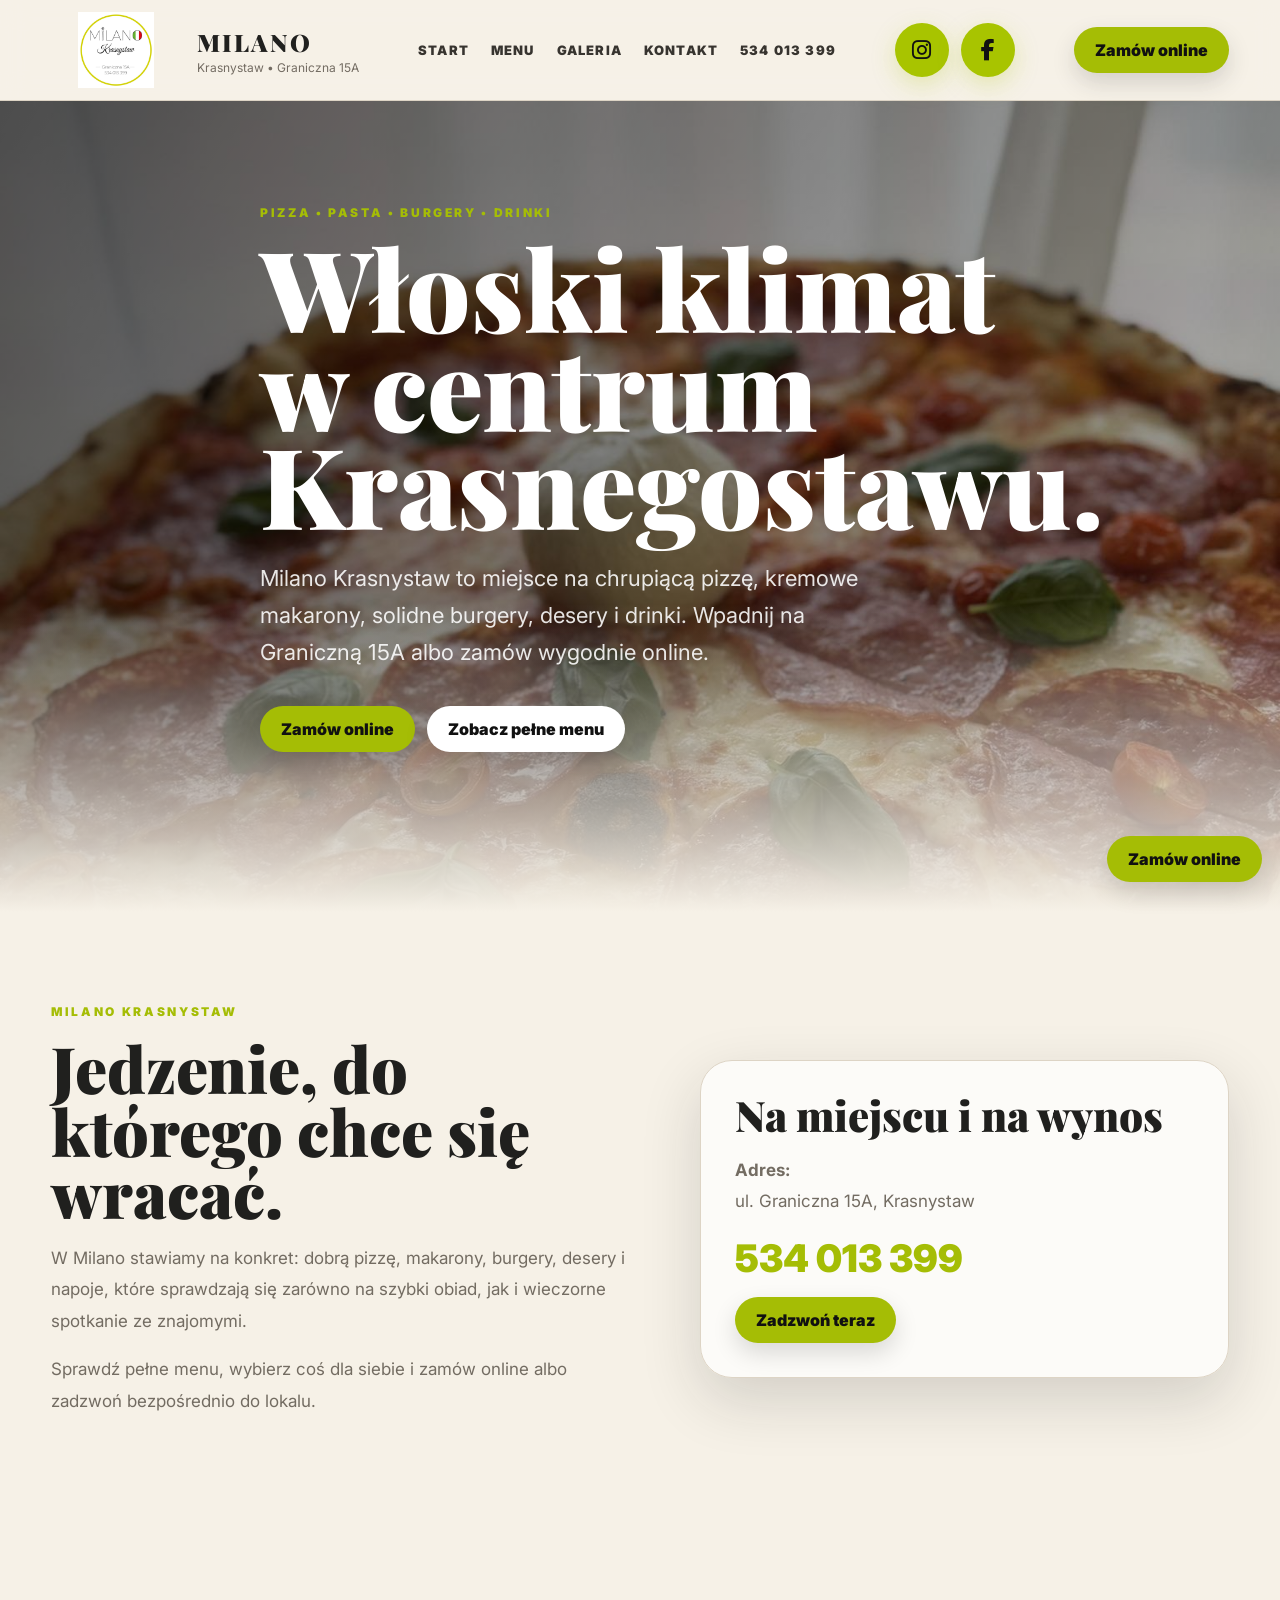
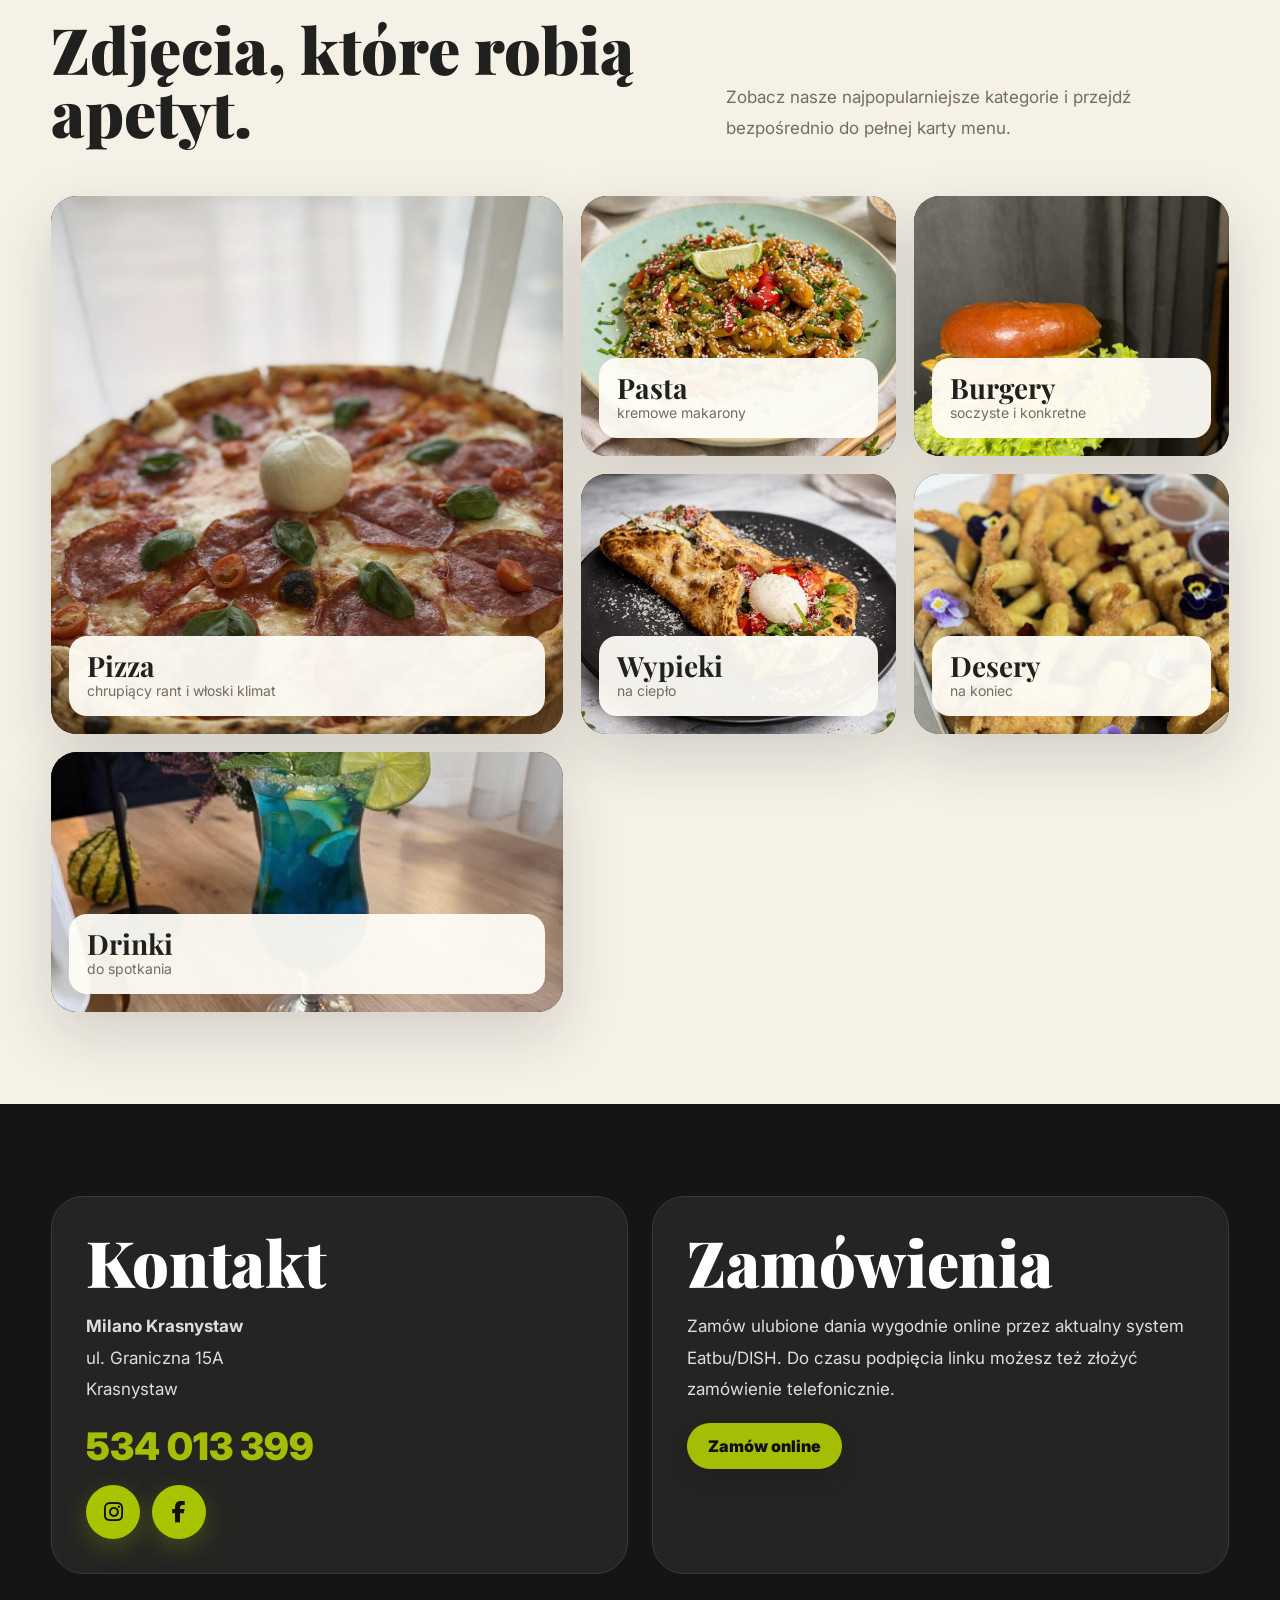
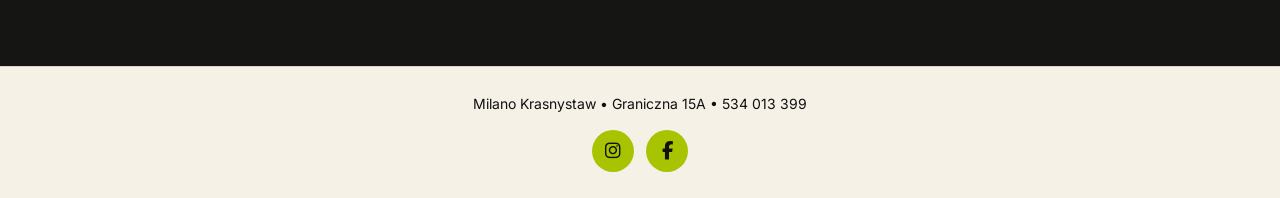
==== commit bd45cd56: "Update index.html" ====
--- a/index.html
+++ b/index.html
@@ -110,7 +110,7 @@
 
         <a
           class="btn green"
-          href="REPLACE_EATBU_LINK"
+          href="https://milano-krasnystaw.eatbu.com/?fbclid=IwY2xjawRpL-xleHRuA2FlbQIxMABicmlkETE3TVluTTk1blNuYlJ5SU5Jc3J0YwZhcHBfaWQQMjIyMDM5MTc4ODIwMDg5MgABHvOH_XnZfKXkaLMt3RwU9rclR0ZMNhBEim_z722fgSw_w3JoMxm7E2-78xBh_aem_kXmN86xfHRE3eNKKl41hdA&lang=pl"
           target="_blank"
           rel="noopener"
         >
@@ -139,7 +139,7 @@
           <div class="actions">
             <a
               class="btn green"
-              href="REPLACE_EATBU_LINK"
+              href="https://milano-krasnystaw.eatbu.com/?fbclid=IwY2xjawRpL-xleHRuA2FlbQIxMABicmlkETE3TVluTTk1blNuYlJ5SU5Jc3J0YwZhcHBfaWQQMjIyMDM5MTc4ODIwMDg5MgABHvOH_XnZfKXkaLMt3RwU9rclR0ZMNhBEim_z722fgSw_w3JoMxm7E2-78xBh_aem_kXmN86xfHRE3eNKKl41hdA&lang=pl"
               target="_blank"
               rel="noopener"
             >
@@ -384,7 +384,7 @@
             <p>
               <a
                 class="btn green"
-                href="REPLACE_EATBU_LINK"
+                href="https://milano-krasnystaw.eatbu.com/?fbclid=IwY2xjawRpL-xleHRuA2FlbQIxMABicmlkETE3TVluTTk1blNuYlJ5SU5Jc3J0YwZhcHBfaWQQMjIyMDM5MTc4ODIwMDg5MgABHvOH_XnZfKXkaLMt3RwU9rclR0ZMNhBEim_z722fgSw_w3JoMxm7E2-78xBh_aem_kXmN86xfHRE3eNKKl41hdA&lang=pl"
                 target="_blank"
                 rel="noopener"
               >
@@ -398,7 +398,7 @@
 
     <a
       class="sticky-order"
-      href="REPLACE_EATBU_LINK"
+      href="https://milano-krasnystaw.eatbu.com/?fbclid=IwY2xjawRpL-xleHRuA2FlbQIxMABicmlkETE3TVluTTk1blNuYlJ5SU5Jc3J0YwZhcHBfaWQQMjIyMDM5MTc4ODIwMDg5MgABHvOH_XnZfKXkaLMt3RwU9rclR0ZMNhBEim_z722fgSw_w3JoMxm7E2-78xBh_aem_kXmN86xfHRE3eNKKl41hdA&lang=pl"
       target="_blank"
       rel="noopener"
     >
--- a/style.css
+++ b/style.css
@@ -1,608 +1,849 @@
 :root {
-  --cream:#f6f1e7;
-  --paper:#fffdf7;
-  --ink:#20201e;
-  --muted:#736c62;
-  --green:#a5bd05;
-  --line:#ddd4c5;
-  --dark:#151513;
-  --shadow:0 22px 60px rgba(32,32,30,.16);
-  --serif:'Playfair Display',serif;
-  --sans:'Inter',system-ui,-apple-system,Segoe UI,sans-serif}
+  --cream: #f6f1e7;
+  --paper: #fffdf7;
+  --ink: #20201e;
+  --muted: #736c62;
+  --green: #a5bd05;
+  --line: #ddd4c5;
+  --dark: #151513;
+
+  --shadow: 0 22px 60px rgba(32,32,30,.16);
+
+  --serif: 'Playfair Display', serif;
+  --sans: 'Inter', system-ui, -apple-system, sans-serif;
+}
 
 * {
-  box-sizing:border-box}
+  box-sizing: border-box;
+}
 
 html {
-  scroll-behavior:smooth}
+  scroll-behavior: smooth;
+}
 
 body {
-  margin:0;
-  background:var(--cream);
-  color:var(--ink);
-  font-family:var(--sans)}
+  margin: 0;
+
+  background: var(--cream);
+  color: var(--ink);
+
+  font-family: var(--sans);
+}
 
 img {
-  max-width:100%;
-  display:block}
+  max-width: 100%;
+  display: block;
+}
 
 a {
-  color:inherit}
+  color: inherit;
+}
 
 .wrap {
-  width:min(1180px,92vw);
-  margin:auto}
+  width: min(1180px, 92vw);
+  margin: auto;
+}
+
+/* =========================
+   NAVBAR
+========================= */
 
 .nav {
-  position:sticky;
-  top:0;
-  z-index:90;
-  background:rgba(246,241,231,.88);
-  backdrop-filter:blur(14px);
-  border-bottom:1px solid var(--line)}
+  position: sticky;
+  top: 0;
+  z-index: 90;
+
+  background: rgba(246,241,231,.88);
+
+  backdrop-filter: blur(14px);
+
+  border-bottom: 1px solid var(--line);
+}
 
 .navin {
-  min-height:92px;
-  padding:12px 0;
-  display:flex;
-  align-items:center;
-  justify-content:space-between;
-  gap:22px}
+  min-height: 92px;
+
+  padding: 12px 0;
+
+  display: flex;
+  align-items: center;
+  justify-content: space-between;
+
+  gap: 22px;
+}
 
 .brand {
-  display:flex;
-  align-items:center;
-  gap:16px;
-  text-decoration:none;
-  min-width:0}
+  display: flex;
+  align-items: center;
+
+  gap: 16px;
+
+  text-decoration: none;
+
+  min-width: 0;
+}
 
 .brand-logo {
-  width:118px;
-  height:66px;
-  object-fit:contain;
-  object-position:center;
-  border-radius:0;
-  background:transparent;
-  flex:0 0 auto}
+  width: 130px;
+  height: 76px;
+
+  object-fit: contain;
+  object-position: center;
+
+  flex: 0 0 auto;
+}
 
 .brand-name {
-  font-family:var(--serif);
-  font-weight:900;
-  font-size:23px;
-  letter-spacing:.08em}
+  font-family: var(--serif);
+
+  font-weight: 900;
+  font-size: 24px;
+
+  letter-spacing: .08em;
+}
 
 .brand-small {
-  font-size:12px;
-  color:var(--muted);
-  margin-top:2px}
+  margin-top: 2px;
+
+  color: var(--muted);
+
+  font-size: 12px;
+}
 
 .links {
-  display:flex;
-  align-items:center;
-  gap:22px;
-  font-size:13px;
-  font-weight:900;
-  text-transform:uppercase;
-  letter-spacing:.09em}
+  display: flex;
+  align-items: center;
+
+  gap: 22px;
+
+  font-size: 13px;
+  font-weight: 900;
+
+  text-transform: uppercase;
+  letter-spacing: .09em;
+}
+
+.links a {
+  text-decoration: none;
+
+  color: #37342f;
+
+  transition: .2s ease;
+}
+
+.links a:hover {
+  color: var(--green);
+}
+
+/* =========================
+   SOCIALS
+========================= */
 
 .socials {
-    display: flex;
+  display: flex;
+  align-items: center;
+
+  gap: 12px;
+}
+
+.socials a {
+  width: 54px;
+  height: 54px;
+
+  border-radius: 999px;
+
+  background: #a8c400;
+  color: #111;
+
+  display: flex;
+  align-items: center;
+  justify-content: center;
+
+  text-decoration: none;
+
+  transition: .3s ease;
+
+  box-shadow: 0 8px 24px rgba(168,196,0,.25);
+}
+
+.socials a:hover {
+  transform: translateY(-2px) scale(1.05);
+
+  background: #b7d600;
+}
+
+.socials i {
+  font-size: 22px;
+}
+
+/* =========================
+   BUTTONS
+========================= */
+
+.btn {
+  display: inline-flex;
+  align-items: center;
+  justify-content: center;
+
+  gap: 8px;
+
+  padding: 13px 21px;
+
+  border: 0;
+  border-radius: 999px;
+
+  text-decoration: none;
+
+  font-weight: 900;
+
+  box-shadow: 0 10px 24px rgba(0,0,0,.14);
+}
+
+.btn.green {
+  background: var(--green);
+  color: #111;
+}
+
+.btn.light {
+  background: #fff;
+  color: #111;
+}
+
+/* =========================
+   HERO
+========================= */
+
+.hero {
+  position: relative;
+
+  min-height: 720px;
+
+  overflow: hidden;
+
+  background:
+    linear-gradient(
+      120deg,
+      rgba(0,0,0,.66),
+      rgba(0,0,0,.22)
+    ),
+    url('pizza.jpg') center/cover;
+
+  color: #fff;
+}
+
+.hero::after {
+  content: '';
+
+  position: absolute;
+  inset: auto 0 0;
+
+  height: 38%;
+
+  background: linear-gradient(
+    transparent,
+    var(--cream)
+  );
+}
+
+.hero-content {
+  position: relative;
+  z-index: 1;
+
+  max-width: 760px;
+
+  padding: 104px 0 160px;
+}
+
+.eyebrow {
+  margin-bottom: 18px;
+
+  color: var(--green);
+
+  font-size: 12px;
+  font-weight: 900;
+
+  text-transform: uppercase;
+  letter-spacing: .22em;
+}
+
+.h1 {
+  margin: 0 0 26px;
+
+  font-family: var(--serif);
+
+  font-size: clamp(54px, 9vw, 112px);
+  line-height: .88;
+
+  font-weight: 900;
+}
+
+.lead {
+  max-width: 650px;
+
+  color: rgba(255,255,255,.88);
+
+  font-size: clamp(18px,2vw,22px);
+  line-height: 1.7;
+}
+
+.actions {
+  display: flex;
+  flex-wrap: wrap;
+
+  gap: 12px;
+
+  margin-top: 34px;
+}
+
+/* =========================
+   SECTIONS
+========================= */
+
+.section {
+  padding: 92px 0;
+}
+
+.split {
+  display: grid;
+  grid-template-columns: 1.05fr .95fr;
+
+  align-items: center;
+
+  gap: 64px;
+}
+
+.title {
+  margin: 0 0 18px;
+
+  font-family: var(--serif);
+
+  font-size: clamp(40px,5vw,72px);
+  line-height: .98;
+
+  font-weight: 900;
+}
+
+.text {
+  color: var(--muted);
+
+  font-size: 17px;
+  line-height: 1.85;
+}
+
+.text-light {
+  color: #ddd;
+}
+
+.card {
+  padding: 34px;
+
+  background: rgba(255,255,255,.72);
+
+  border: 1px solid var(--line);
+  border-radius: 32px;
+
+  box-shadow: var(--shadow);
+}
+
+/* =========================
+   GALLERY
+========================= */
+
+.gallery-head {
+  display: grid;
+  grid-template-columns: 1.1fr .9fr;
+
+  align-items: end;
+
+  gap: 60px;
+
+  margin-bottom: 34px;
+}
+
+.food-grid {
+  display: grid;
+  grid-template-columns: 1.3fr .8fr .8fr;
+
+  grid-auto-rows: 260px;
+
+  gap: 18px;
+}
+
+.food-card {
+  position: relative;
+
+  overflow: hidden;
+
+  border-radius: 26px;
+
+  background: #111;
+
+  box-shadow: var(--shadow);
+
+  text-decoration: none;
+}
+
+.food-card.big {
+  grid-row: span 2;
+}
+
+.food-card img {
+  width: 100%;
+  height: 100%;
+
+  object-fit: cover;
+
+  transition: transform .45s ease;
+}
+
+.food-card:hover img {
+  transform: scale(1.045);
+}
+
+.food-label {
+  position: absolute;
+
+  left: 18px;
+  right: 18px;
+  bottom: 18px;
+
+  padding: 16px 18px;
+
+  border-radius: 18px;
+
+  background: rgba(255,253,247,.94);
+}
+
+.food-label strong {
+  display: block;
+
+  font-family: var(--serif);
+
+  font-size: 28px;
+  line-height: 1;
+}
+
+.food-label span {
+  color: var(--muted);
+
+  font-size: 14px;
+}
+
+/* =========================
+   CONTACT
+========================= */
+
+.contact {
+  background: var(--dark);
+  color: #fff;
+}
+
+.contact-grid {
+  display: grid;
+  grid-template-columns: 1fr 1fr;
+
+  gap: 24px;
+}
+
+.contact .card {
+  background: #242422;
+
+  border-color: #3a3a35;
+
+  box-shadow: none;
+}
+
+.bigphone {
+  color: var(--green);
+
+  font-size: 38px;
+  font-weight: 900;
+
+  text-decoration: none;
+}
+
+/* =========================
+   MENU
+========================= */
+
+.page-hero {
+  padding: 72px 0 30px;
+}
+
+.page-hero .lead {
+  color: var(--muted);
+}
+
+.menu {
+  padding: 70px 0 96px;
+}
+
+.menu-intro {
+  margin-bottom: 24px;
+}
+.menu-subtitle {
+  margin: 28px 0 10px;
+
+  color: var(--green);
+
+  font-family: var(--serif);
+  font-size: 28px;
+  font-weight: 900;
+}
+.cats {
+  position: sticky;
+  top: 92px;
+  z-index: 70;
+
+  display: flex;
+  flex-wrap: nowrap;
+
+  gap: 10px;
+
+  overflow-x: auto;
+  overflow-y: hidden;
+
+  width: 100%;
+  max-width: 100%;
+
+  padding: 14px 0 18px;
+  margin-top: 28px;
+
+  background: rgba(246,241,231,.95);
+
+  backdrop-filter: blur(12px);
+
+  border-bottom: 1px solid var(--line);
+
+  scrollbar-width: none;
+
+  -webkit-overflow-scrolling: touch;
+
+  scroll-behavior: smooth;
+}
+
+.cats::-webkit-scrollbar {
+  display: none;
+}
+
+.cats a {
+  flex: 0 0 auto;
+
+  display: inline-flex;
+  align-items: center;
+  justify-content: center;
+
+  height: 38px;
+
+  padding: 0 18px;
+
+  white-space: nowrap;
+
+  border: 1px solid var(--line);
+  border-radius: 999px;
+
+  background: #fff;
+  color: #111;
+
+  text-decoration: none;
+
+  font-size: 12px;
+  font-weight: 900;
+
+  text-transform: uppercase;
+  letter-spacing: .04em;
+
+  transition: .2s ease;
+}
+
+.cats a:hover {
+  background: var(--ink);
+  color: #fff;
+}
+
+.menu-section {
+  scroll-margin-top: 150px;
+
+  margin-top: 42px;
+
+  padding: 30px;
+
+  background: rgba(255,255,255,.58);
+
+  border: 1px solid var(--line);
+  border-radius: 30px;
+
+  box-shadow: 0 16px 40px rgba(32,32,30,.07);
+}
+
+.menu-section h3 {
+  margin: 0 0 16px;
+
+  font-family: var(--serif);
+
+  font-size: 42px;
+}
+
+.items {
+  display: grid;
+  grid-template-columns: 1fr 1fr;
+
+  gap: 0 30px;
+}
+
+.menu-item {
+  display: flex;
+  justify-content: space-between;
+
+  gap: 18px;
+
+  padding: 18px 0;
+
+  border-bottom: 1px solid var(--line);
+}
+
+.menu-item h4 {
+  margin: 0 0 7px;
+
+  font-family: var(--serif);
+
+  font-size: 22px;
+  line-height: 1.15;
+}
+
+.menu-item p {
+  margin: 0;
+
+  color: var(--muted);
+
+  line-height: 1.55;
+}
+
+.menu-item strong {
+  white-space: nowrap;
+
+  color: #111;
+
+  font-weight: 900;
+}
+
+/* =========================
+   STICKY ORDER
+========================= */
+
+.sticky-order {
+  position: fixed;
+  right: 18px;
+  bottom: 18px;
+
+  z-index: 99;
+}
+
+/* =========================
+   FOOTER
+========================= */
+
+footer {
+  background: #f6f1e7;
+  color: #111;
+
+  padding: 26px 6vw;
+
+  display: flex;
+  flex-direction: column;
+
+  align-items: center;
+  justify-content: center;
+
+  gap: 16px;
+
+  text-align: center;
+
+  border-top: 1px solid var(--line);
+}
+
+footer p {
+  margin: 0;
+
+  font-size: 14px;
+  line-height: 1.5;
+}
+
+.footer-socials {
+  display: flex;
+  align-items: center;
+  justify-content: center;
+
+  gap: 12px;
+}
+
+.footer-socials a {
+  width: 42px;
+  height: 42px;
+
+  border-radius: 999px;
+
+  background: #a8c400;
+  color: #111;
+
+  display: flex;
+  align-items: center;
+  justify-content: center;
+
+  text-decoration: none;
+
+  transition: .3s ease;
+}
+
+.footer-socials a:hover {
+  transform: translateY(-2px);
+
+  background: #b7d600;
+}
+
+.footer-socials i {
+  font-size: 18px;
+}
+
+/* =========================
+   RESPONSIVE
+========================= */
+
+@media (max-width: 900px) {
+
+  .navin {
+    min-height: auto;
+
+    padding: 12px 0;
+
     align-items: center;
-    gap: 12px;
-}
-
-.socials a {
-    width: 54px;
+  }
+
+  .links {
+    display: none;
+  }
+
+  .socials {
+    display: none;
+  }
+
+  .brand-logo {
+    width: 92px;
     height: 54px;
-
-    border-radius: 999px;
-
-    background: #a8c400;
-    color: #111;
-
-    display: flex;
-    align-items: center;
-    justify-content: center;
-
-    text-decoration: none;
-
-    transition: 0.3s ease;
-
-    box-shadow: 0 8px 24px rgba(168,196,0,.25);
-}
-
-.socials a:hover {
-    transform: translateY(-2px) scale(1.05);
-    background: #b7d600;
-}
-
-.socials i {
-    font-size: 22px;
-}
-
-.social-link {
-  width:42px;
-  height:42px;
-  display:inline-flex;
-  align-items:center;
-  justify-content:center;
-  border:1px solid var(--line);
-  border-radius:999px;
-  background:rgba(255,255,255,.72);
-  text-decoration:none;
-  font-weight:900;
-  color:#25221e;
-  transition:.2s}
-
-.social-link:hover {
-  background:var(--ink);
-  color:#fff;
-  border-color:var(--ink);
-  transform:translateY(-1px)}
-
-.links a {
-  text-decoration:none;
-  color:#37342f}
-
-.links a:hover {
-  color:var(--green)}
-
-.btn {
-  display:inline-flex;
-  align-items:center;
-  justify-content:center;
-  gap:8px;
-  background:var(--ink);
-  color:#fff;
-  text-decoration:none;
-  border-radius:999px;
-  padding:13px 21px;
-  font-weight:900;
-  box-shadow:0 10px 24px rgba(0,0,0,.14);
-  border:0}
-
-.btn.green {
-  background:var(--green);
-  color:#111}
-
-.btn.light {
-  background:#fff;
-  color:#111}
-
-.hero {
-  position:relative;
-  min-height:720px;
-  overflow:hidden;
-  background:linear-gradient(120deg,rgba(0,0,0,.66),rgba(0,0,0,.22)),url('pizza.jpg') center/cover;
-  color:#fff}
-
-.hero:after {
-  content:'';
-  position:absolute;
-  inset:auto 0 0;
-  height:38%;
-  background:linear-gradient(transparent,var(--cream))}
-
-.hero-content {
-  position:relative;
-  z-index:1;
-  padding:104px 0 160px;
-  max-width:760px}
-
-.eyebrow {
-  font-size:12px;
-  letter-spacing:.22em;
-  text-transform:uppercase;
-  font-weight:900;
-  color:var(--green);
-  margin-bottom:18px}
-
-.h1 {
-  font-family:var(--serif);
-  font-size:clamp(54px,9vw,112px);
-  line-height:.88;
-  margin:0 0 26px;
-  font-weight:900}
-
-.lead {
-  font-size:clamp(18px,2vw,22px);
-  line-height:1.7;
-  color:rgba(255,255,255,.88);
-  max-width:650px}
-
-.actions {
-  display:flex;
-  gap:12px;
-  flex-wrap:wrap;
-  margin-top:34px}
-
-.section {
-  padding:92px 0}
-
-.split {
-  display:grid;
-  grid-template-columns:1.05fr .95fr;
-  gap:64px;
-  align-items:center}
-
-.title {
-  font-family:var(--serif);
-  font-weight:900;
-  font-size:clamp(40px,5vw,72px);
-  line-height:.98;
-  margin:0 0 18px}
-
-.text {
-  color:var(--muted);
-  font-size:17px;
-  line-height:1.85}
-
-.card {
-  background:rgba(255,255,255,.72);
-  border:1px solid var(--line);
-  border-radius:32px;
-  padding:34px;
-  box-shadow:var(--shadow)}
-
-.gallery-head {
-  display:grid;
-  grid-template-columns:1.1fr .9fr;
-  gap:60px;
-  align-items:end;
-  margin-bottom:34px}
-
-.food-grid {
-  display:grid;
-  grid-template-columns:1.3fr .8fr .8fr;
-  grid-auto-rows:260px;
-  gap:18px}
-
-.food-card {
-  position:relative;
-  border-radius:26px;
-  overflow:hidden;
-  box-shadow:var(--shadow);
-  background:#111;
-  text-decoration:none}
-
-.food-card.big {
-  grid-row:span 2}
-
-.food-card img {
-  width:100%;
-  height:100%;
-  object-fit:cover;
-  transition:transform .45s ease}
-
-.food-card:hover img {
-  transform:scale(1.045)}
-
-.food-label {
-  position:absolute;
-  left:18px;
-  right:18px;
-  bottom:18px;
-  background:rgba(255,253,247,.94);
-  border-radius:18px;
-  padding:16px 18px}
-
-.food-label strong {
-  display:block;
-  font-family:var(--serif);
-  font-size:28px;
-  line-height:1}
-
-.food-label span {
-  font-size:14px;
-  color:var(--muted)}
-
-.contact {
-  background:var(--dark);
-  color:#fff}
-
-.contact-grid {
-  display:grid;
-  grid-template-columns:1fr 1fr;
-  gap:24px}
-
-.contact .card {
-  background:#242422;
-  border-color:#3a3a35;
-  box-shadow:none}
-
-.bigphone {
-  font-size:38px;
-  font-weight:900;
-  color:var(--green);
-  text-decoration:none}
-
-.foot {
-  padding:24px;
-  text-align:center;
-  background:#0f0f0d;
-  color:#aaa}
-
-.sticky-order {
-  position:fixed;
-  right:18px;
-  bottom:18px;
-  z-index:99}
-
-.menu {
-  padding:70px 0 96px}
-
-.menu-intro {
-  margin-bottom:24px}
-
-.cats {
-    position: sticky;
-    top: 92px;
-    z-index: 70;
-
-    display: flex;
-    flex-wrap: nowrap;
+  }
+
+  .hero {
+    min-height: 650px;
+  }
+
+  .split,
+  .gallery-head,
+  .contact-grid {
+    grid-template-columns: 1fr;
+  }
+
+  .food-grid {
+    grid-template-columns: 1fr;
+
+    grid-auto-rows: 330px;
+  }
+
+  .food-card.big {
+    grid-row: span 1;
+  }
+
+  .items {
+    grid-template-columns: 1fr;
+  }
+
+  .menu-section {
+    padding: 22px;
+  }
+
+  .cats {
+    top: 78px;
+  }
+
+  .sticky-order .btn {
+    padding: 14px 18px;
+  }
+
+  .h1 {
+    font-size: 58px;
+  }
+}
+
+@media (max-width: 700px) {
+
+  footer {
+    flex-direction: column;
+
+    text-align: center;
+  }
+}
+
+@media (max-width: 560px) {
+
+  .wrap {
+    width: min(100% - 28px, 1180px);
+  }
+
+  .navin {
     gap: 10px;
-
-    overflow-x: auto;
-    overflow-y: hidden;
-
+  }
+
+  .brand {
+    gap: 10px;
+  }
+
+  .brand-logo {
+    width: 82px;
+    height: 48px;
+  }
+
+  .hero-content {
+    padding-top: 70px;
+  }
+
+  .section {
+    padding: 64px 0;
+  }
+
+  .food-grid {
+    grid-auto-rows: 260px;
+  }
+
+  .bigphone {
+    font-size: 30px;
+  }
+
+  .btn {
     width: 100%;
-    max-width: 100%;
-
-    padding: 14px 0 18px;
-    margin-top: 28px;
-
-    background: rgba(246,241,231,.95);
-    backdrop-filter: blur(12px);
-
-    border-bottom: 1px solid var(--line);
-
-    scrollbar-width: none;
-    -webkit-overflow-scrolling: touch;
-    scroll-behavior: smooth;
-}
-
-.cats::-webkit-scrollbar {
+  }
+
+  .actions .btn {
+    width: auto;
+  }
+
+  .menu-section h3 {
+    font-size: 34px;
+  }
+
+  .menu-item {
+    display: block;
+  }
+
+  .menu-item strong {
+    display: block;
+
+    margin-top: 8px;
+  }
+
+  .brand-name {
+    font-size: 19px;
+  }
+
+  .brand-small {
     display: none;
-}
-
-.cats a {
-    flex: 0 0 auto;
-
-    display: inline-flex;
-    align-items: center;
-    justify-content: center;
-
-    height: 38px;
-    padding: 0 18px;
-
-    white-space: nowrap;
-
-    text-decoration: none;
-    background: #fff;
-    color: #111;
-
-    border: 1px solid var(--line);
-    border-radius: 999px;
-
-    font-weight: 900;
-    font-size: 12px;
-    text-transform: uppercase;
-    letter-spacing: .04em;
-}
-
-.cats a:hover {
-    background: var(--ink);
-    color: #fff;
-}
-
-.menu-section {
-  scroll-margin-top:150px;
-  margin-top:42px;
-  background:rgba(255,255,255,.58);
-  border:1px solid var(--line);
-  border-radius:30px;
-  padding:30px;
-  box-shadow:0 16px 40px rgba(32,32,30,.07)}
-
-.menu-section h3 {
-  font-family:var(--serif);
-  font-size:42px;
-  margin:0 0 16px}
-
-.items {
-  display:grid;
-  grid-template-columns:1fr 1fr;
-  gap:0 30px}
-
-.menu-item {
-  display:flex;
-  justify-content:space-between;
-  gap:18px;
-  padding:18px 0;
-  border-bottom:1px solid var(--line)}
-
-.menu-item h4 {
-  margin:0 0 7px;
-  font-family:var(--serif);
-  font-size:22px;
-  line-height:1.15}
-
-.menu-item p {
-  margin:0;
-  color:var(--muted);
-  line-height:1.55}
-
-.menu-item strong {
-  white-space:nowrap;
-  color:#111;
-  font-weight:900}
-
-.note {
-  margin-top:24px;
-  text-align:center;
-  text-transform:uppercase;
-  letter-spacing:.16em;
-  font-weight:900;
-  font-size:13px;
-  color:var(--muted)}
-
-.page-hero {
-  padding:72px 0 30px}
-
-.page-hero .lead {
-  color:var(--muted)}
-
-@media(max-width:900px) {
-  .navin {
-  min-height:auto;
-  padding:12px 0;
-  align-items:center}
-
-.links {
-  display:none}
-
-.socials {
-  display:none}
-
-.brand-logo {
-  width:92px;
-  height:54px}
-
-.hero {
-  min-height:650px}
-
-.split,.gallery-head,.contact-grid {
-  grid-template-columns:1fr}
-
-.food-grid {
-  grid-template-columns:1fr;
-  grid-auto-rows:330px}
-
-.food-card.big {
-  grid-row:span 1}
-
-.items {
-  grid-template-columns:1fr}
-
-.menu-section {
-  padding:22px}
-
-.cats {
-  top:78px}
-
-.sticky-order .btn {
-  padding:14px 18px}
-
-.h1 {
-  font-size:58px}
-}
-
-@media(max-width:560px) {
-  .wrap {
-  width:min(100% - 28px,1180px)}
-
-.navin {
-  gap:10px}
-
-.brand {
-  gap:10px}
-
-.brand-logo {
-  width:82px;
-  height:48px}
-
-.hero-content {
-  padding-top:70px}
-
-.section {
-  padding:64px 0}
-
-.food-grid {
-  grid-auto-rows:260px}
-
-.bigphone {
-  font-size:30px}
-
-.btn {
-  width:100%}
-
-.actions .btn {
-  width:auto}
-
-.menu-section h3 {
-  font-size:34px}
-
-.menu-item {
-  display:block}
-
-.menu-item strong {
-  display:block;
-  margin-top:8px}
-
-.brand-name {
-  font-size:19px}
-
-.brand-small {
-  display:none}
-}
-footer {
-    background: #f6f1e7;
-    color: #111;
-
-    padding: 26px 6vw;
-
-    display: flex;
-    align-items: center;
-    justify-content: space-between;
-    gap: 20px;
-
-    border-top: 1px solid var(--line);
-}
-
-footer p {
-    margin: 0;
-
-    font-size: 14px;
-    line-height: 1.5;
-}
-
-.footer-socials {
-    display: flex;
-    align-items: center;
-    gap: 12px;
-}
-
-.footer-socials a {
-    width: 42px;
-    height: 42px;
-
-    border-radius: 999px;
-
-    background: #a8c400;
-    color: #111;
-
-    display: flex;
-    align-items: center;
-    justify-content: center;
-
-    text-decoration: none;
-
-    transition: 0.3s ease;
-}
-
-.footer-socials a:hover {
-    transform: translateY(-2px);
-    background: #b7d600;
-}
-
-.footer-socials i {
-    font-size: 18px;
-}
-
-@media (max-width: 700px) {
-    footer {
-        flex-direction: column;
-        text-align: center;
-    }
-}
+  }
+}
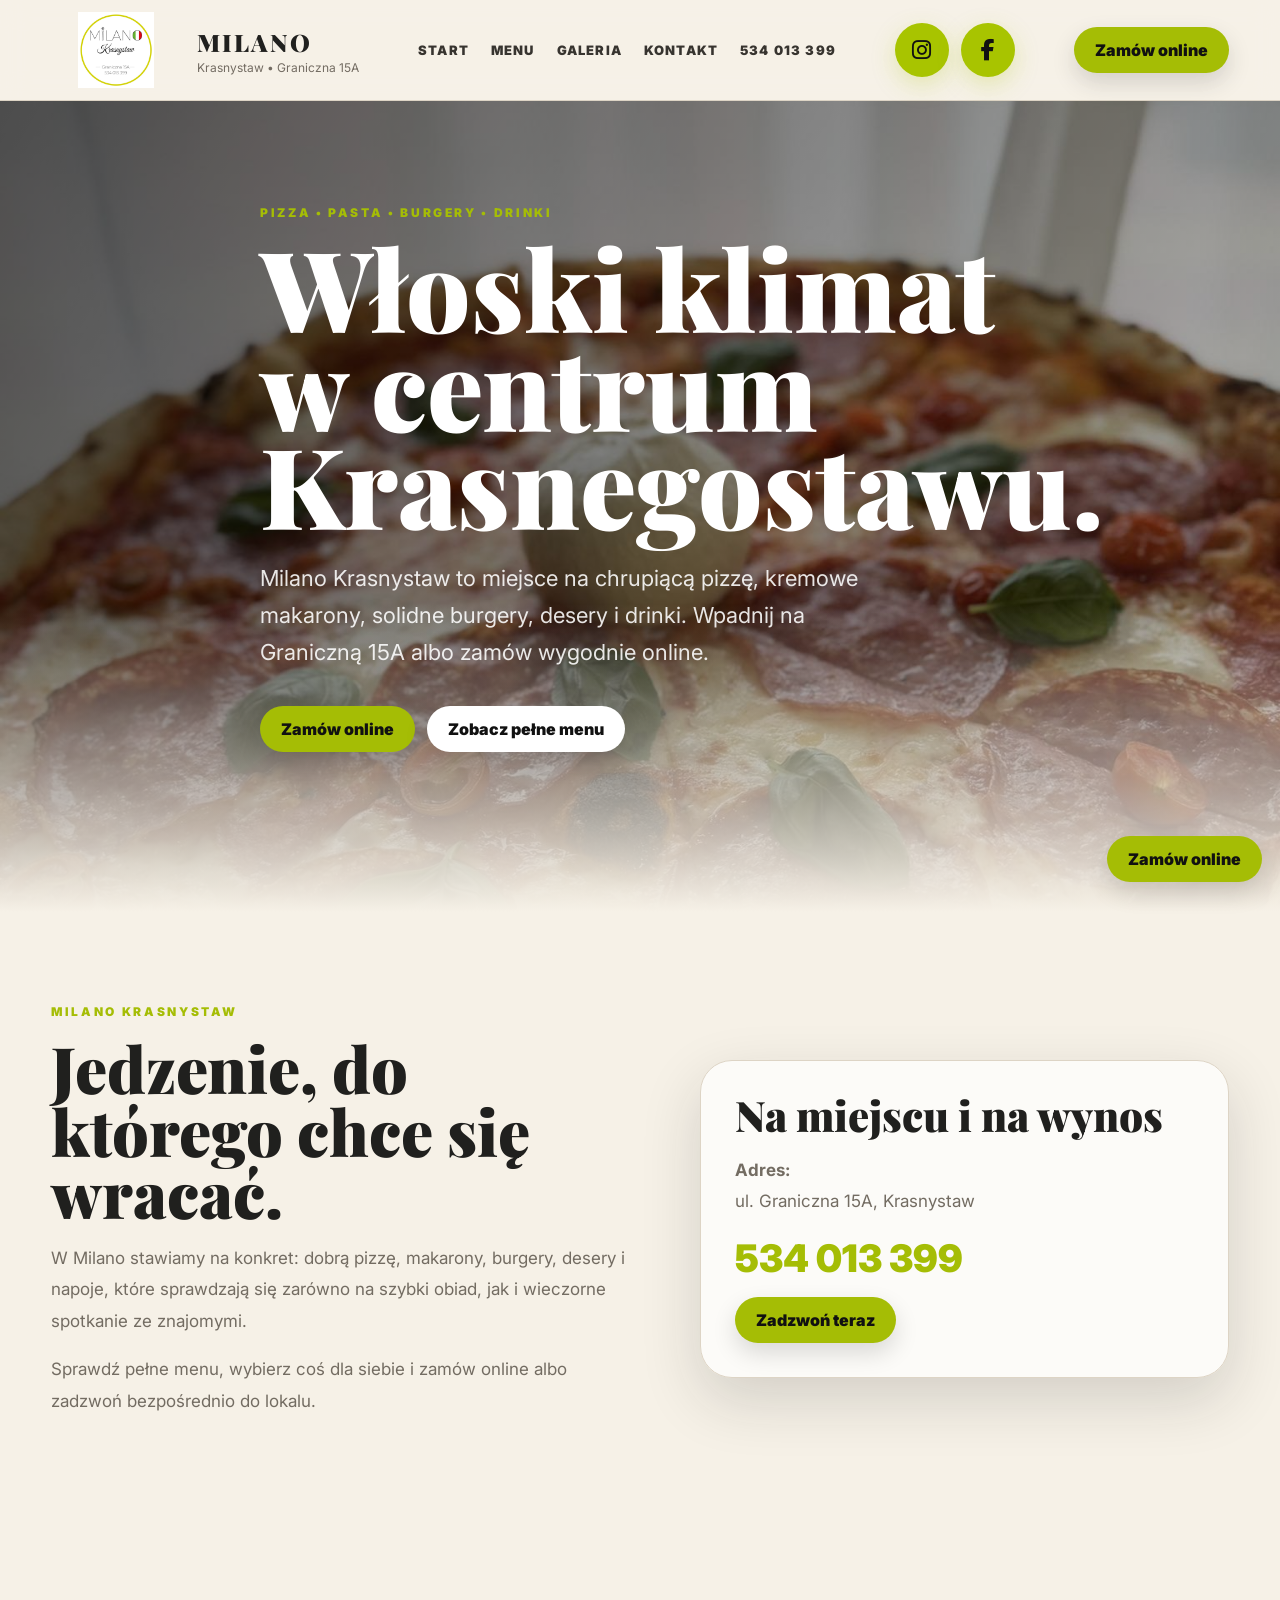
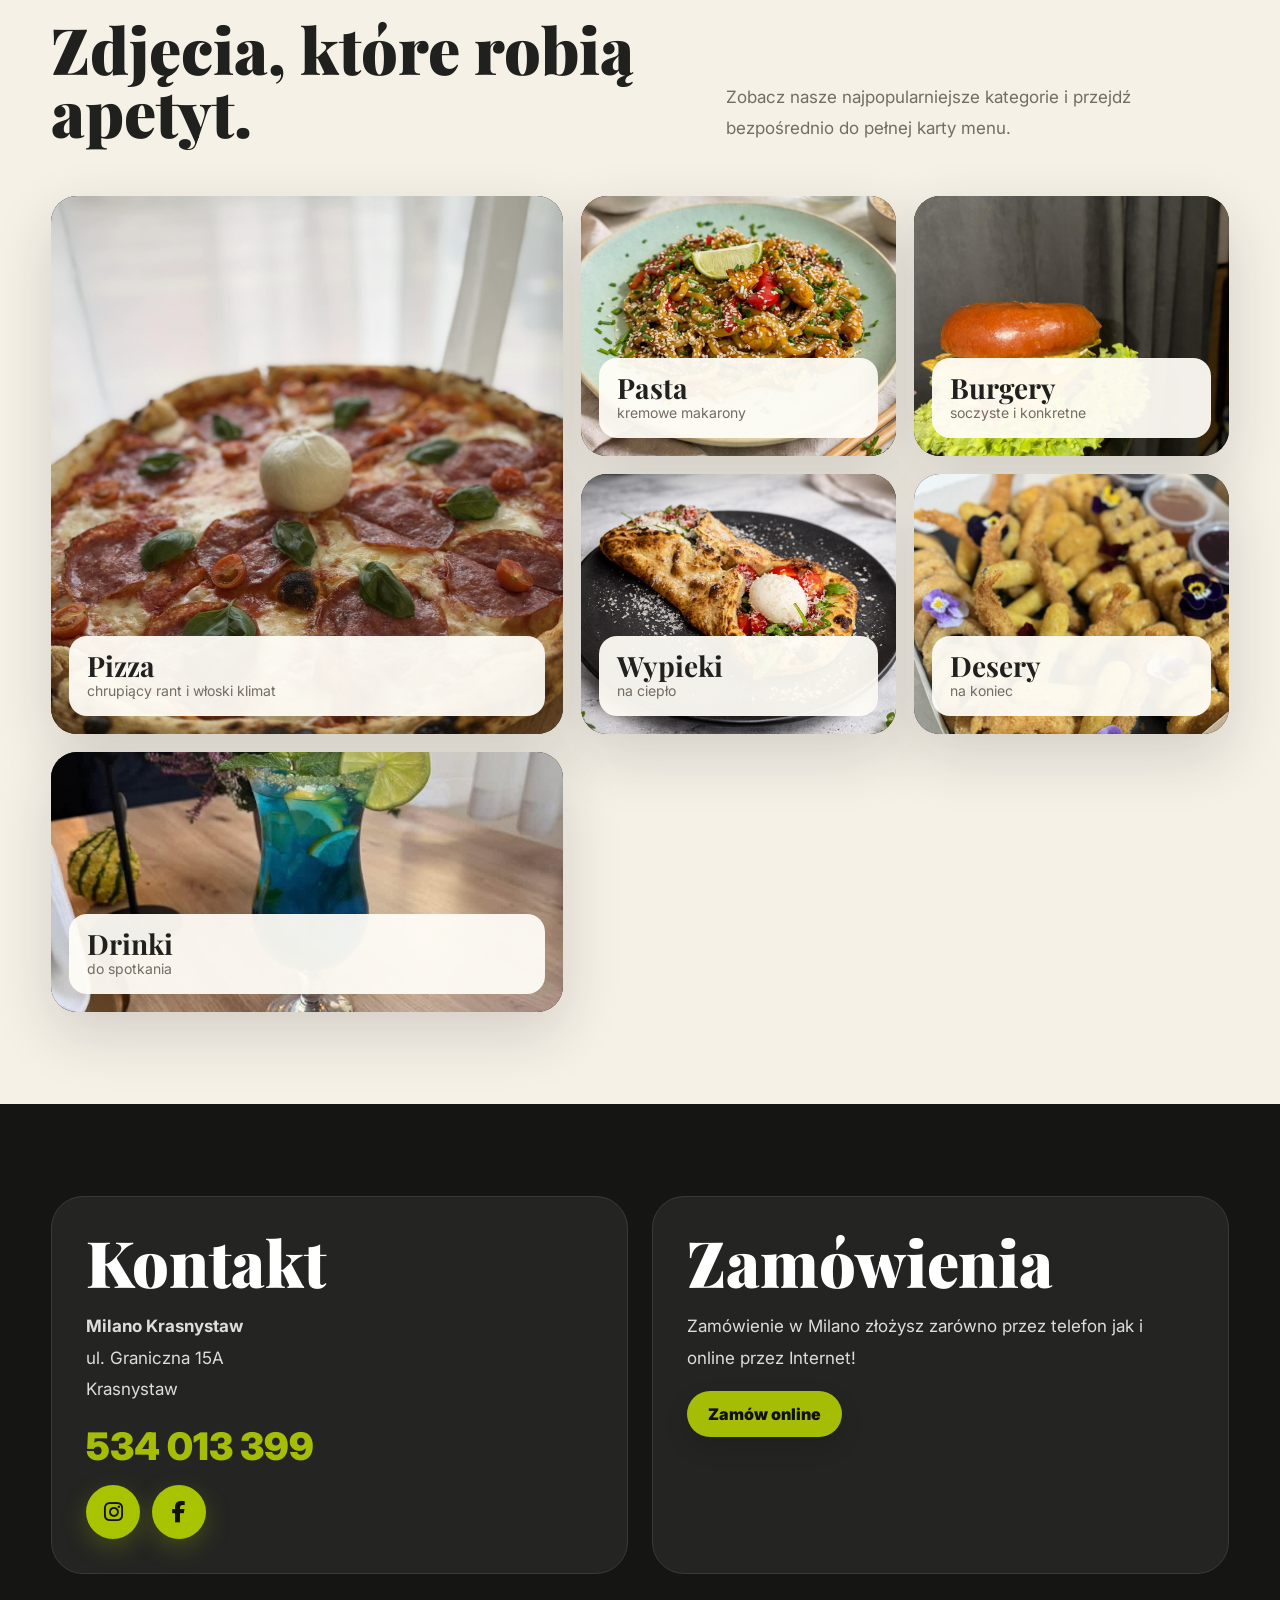
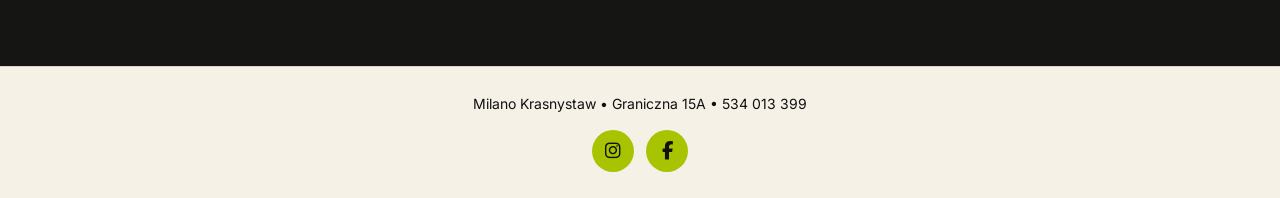
==== commit f0990d48: "Update index.html" ====
--- a/index.html
+++ b/index.html
@@ -376,9 +376,7 @@
             </h2>
 
             <p class="text text-light">
-              Zamów ulubione dania wygodnie online przez aktualny system
-              Eatbu/DISH. Do czasu podpięcia linku możesz też złożyć zamówienie
-              telefonicznie.
+              Zamówienie w Milano złożysz zarówno przez telefon jak i online przez Internet!
             </p>
 
             <p>
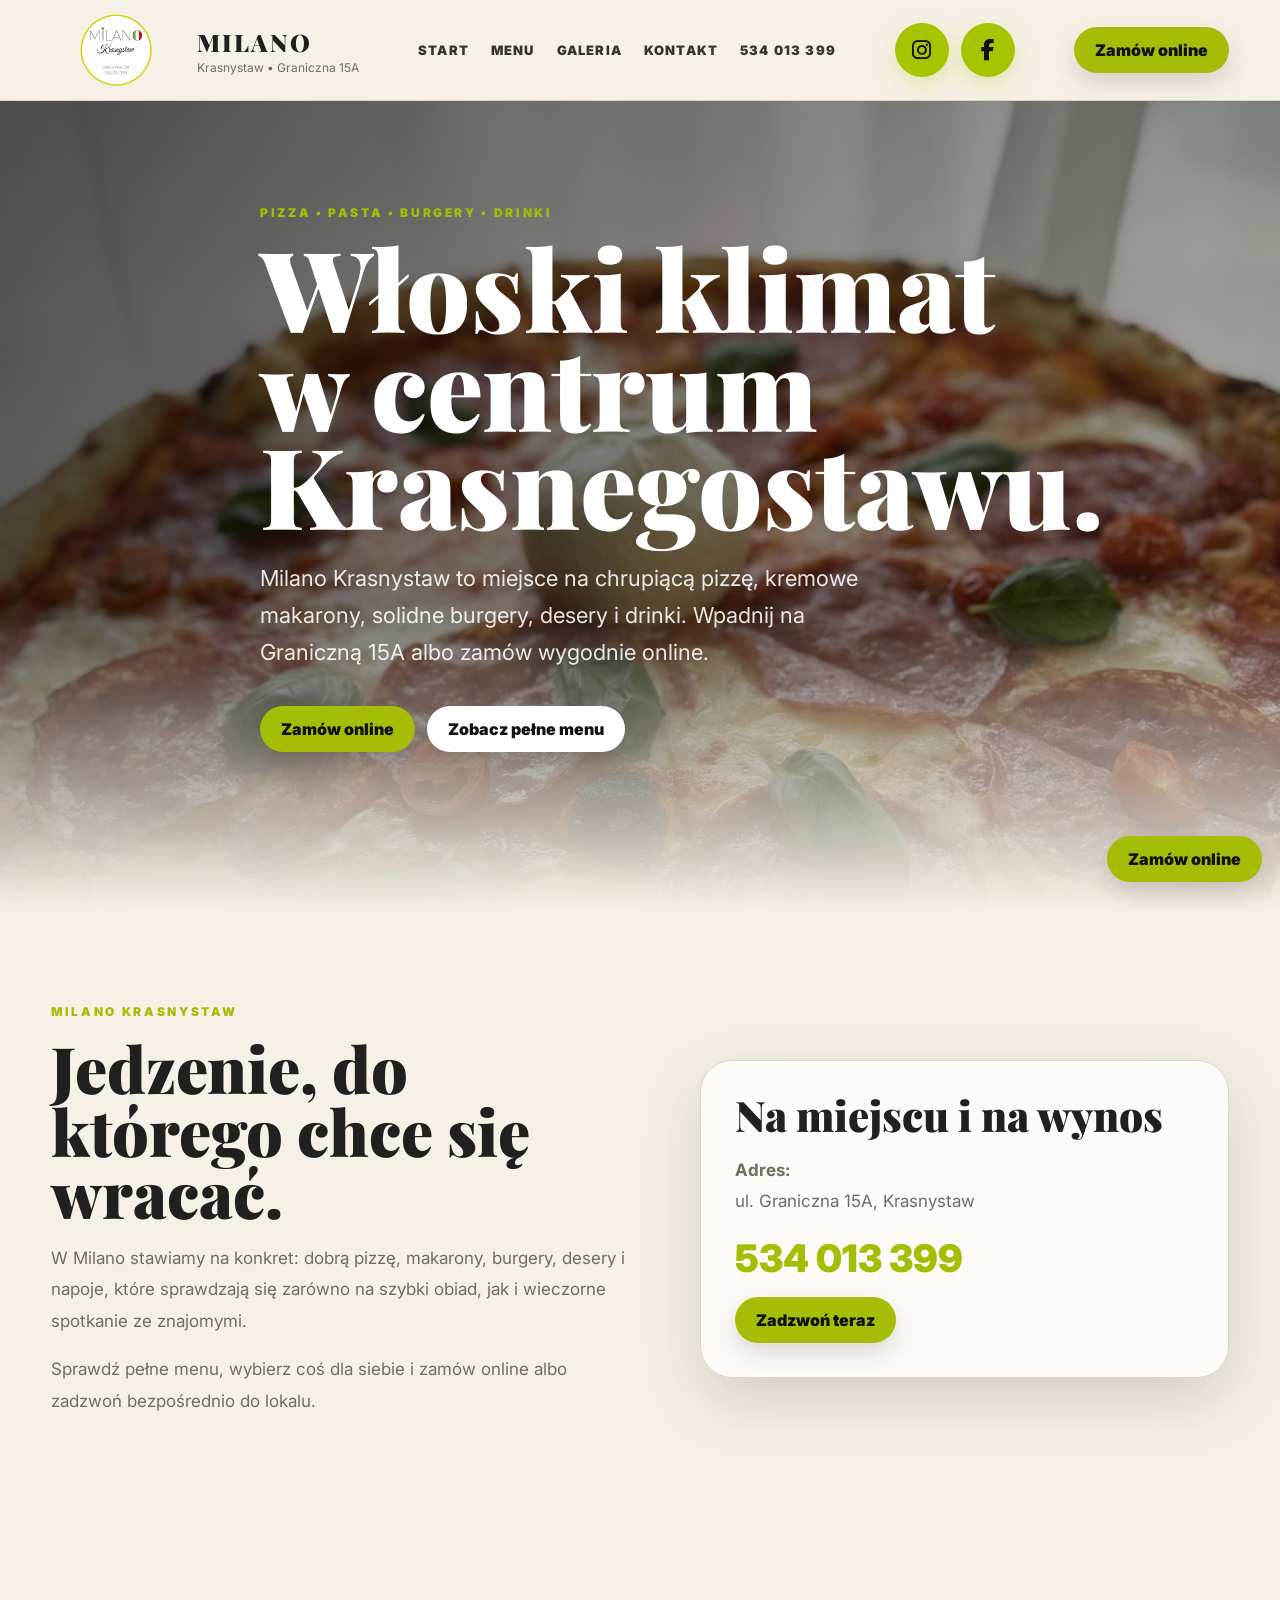
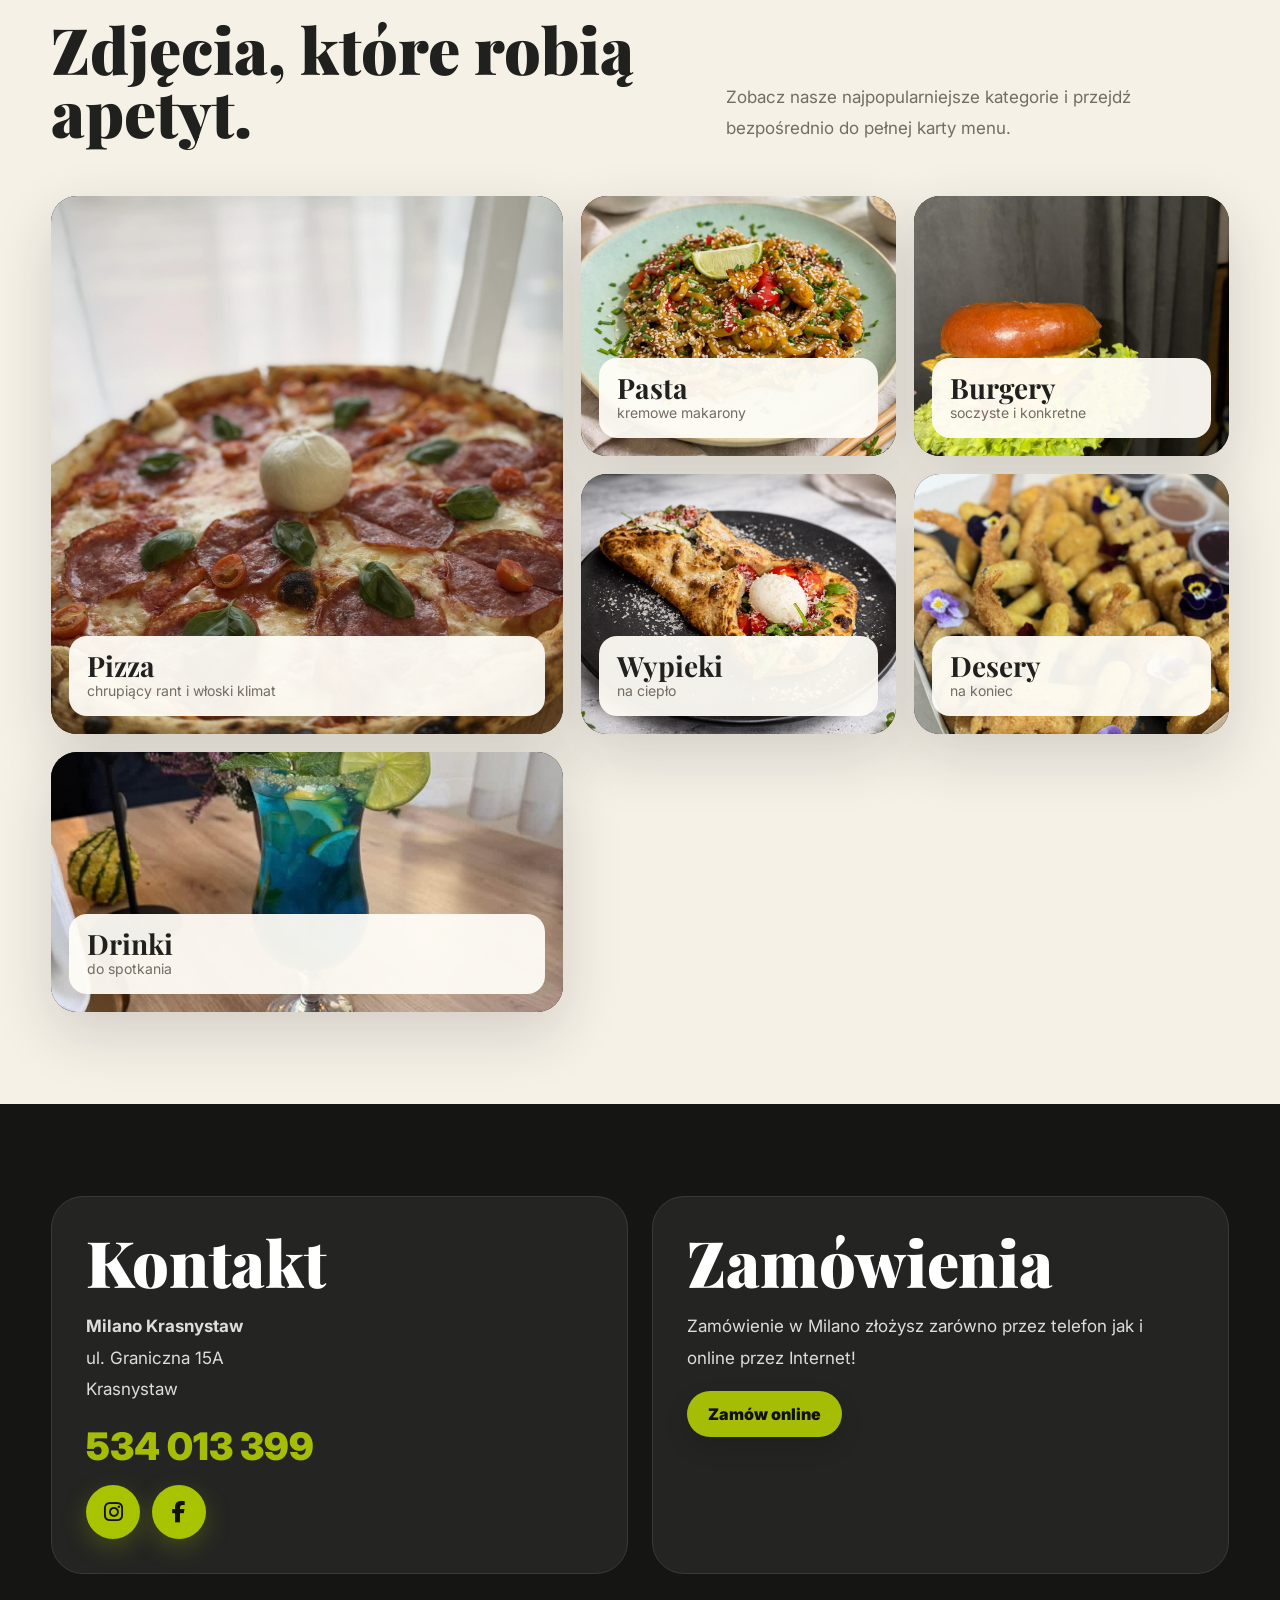
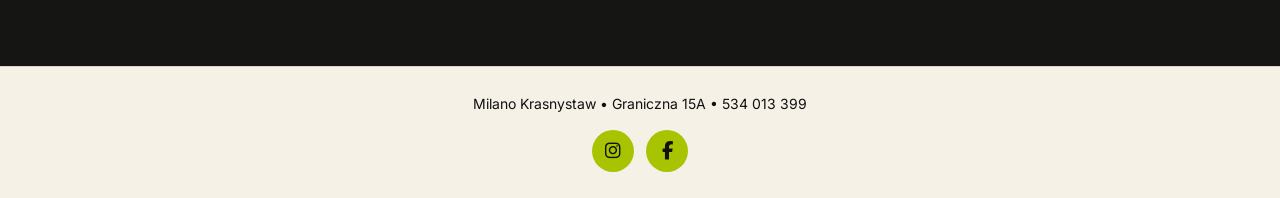
==== commit 8a5d01ca: "Update index.html" ====
--- a/index.html
+++ b/index.html
@@ -51,7 +51,7 @@
         >
           <img
             class="brand-logo"
-            src="milano_logo_123.jpg"
+            src="milano_asd.png"
             alt="Milano Krasnystaw logo"
           >
 
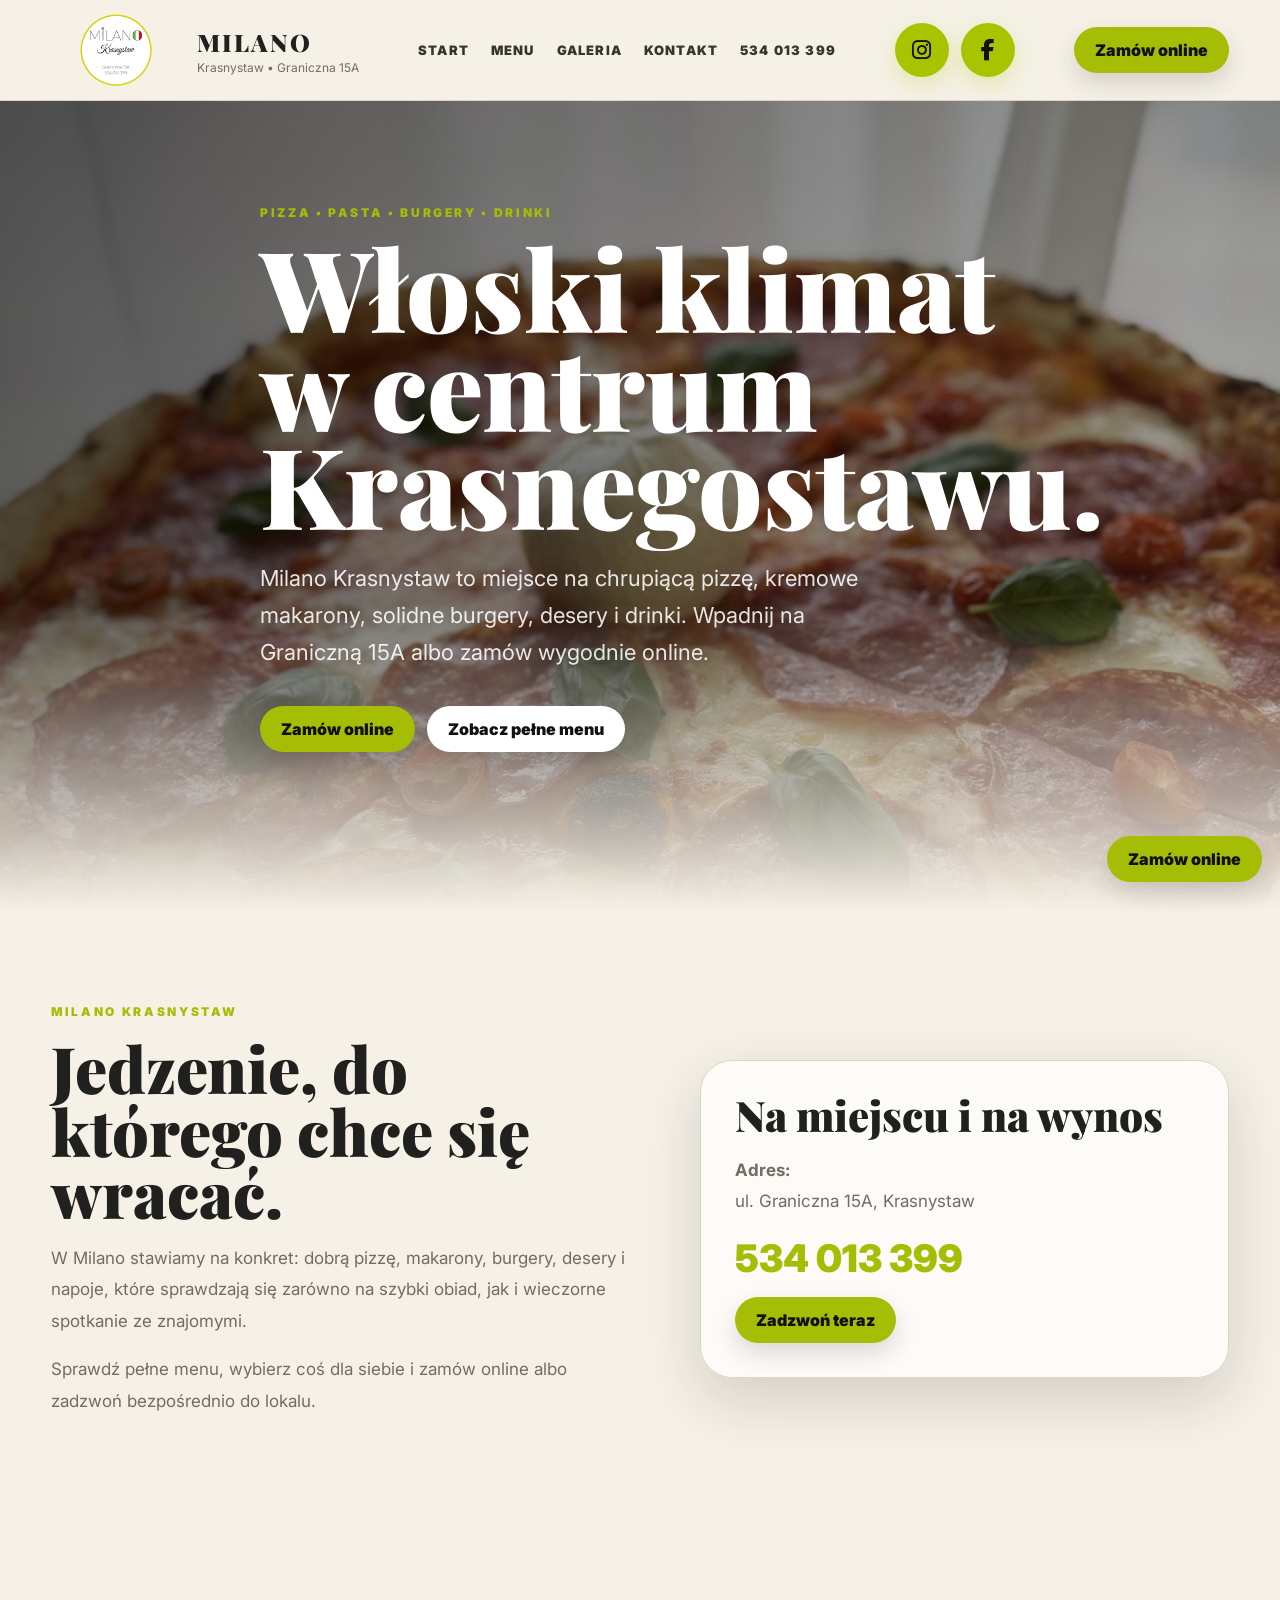
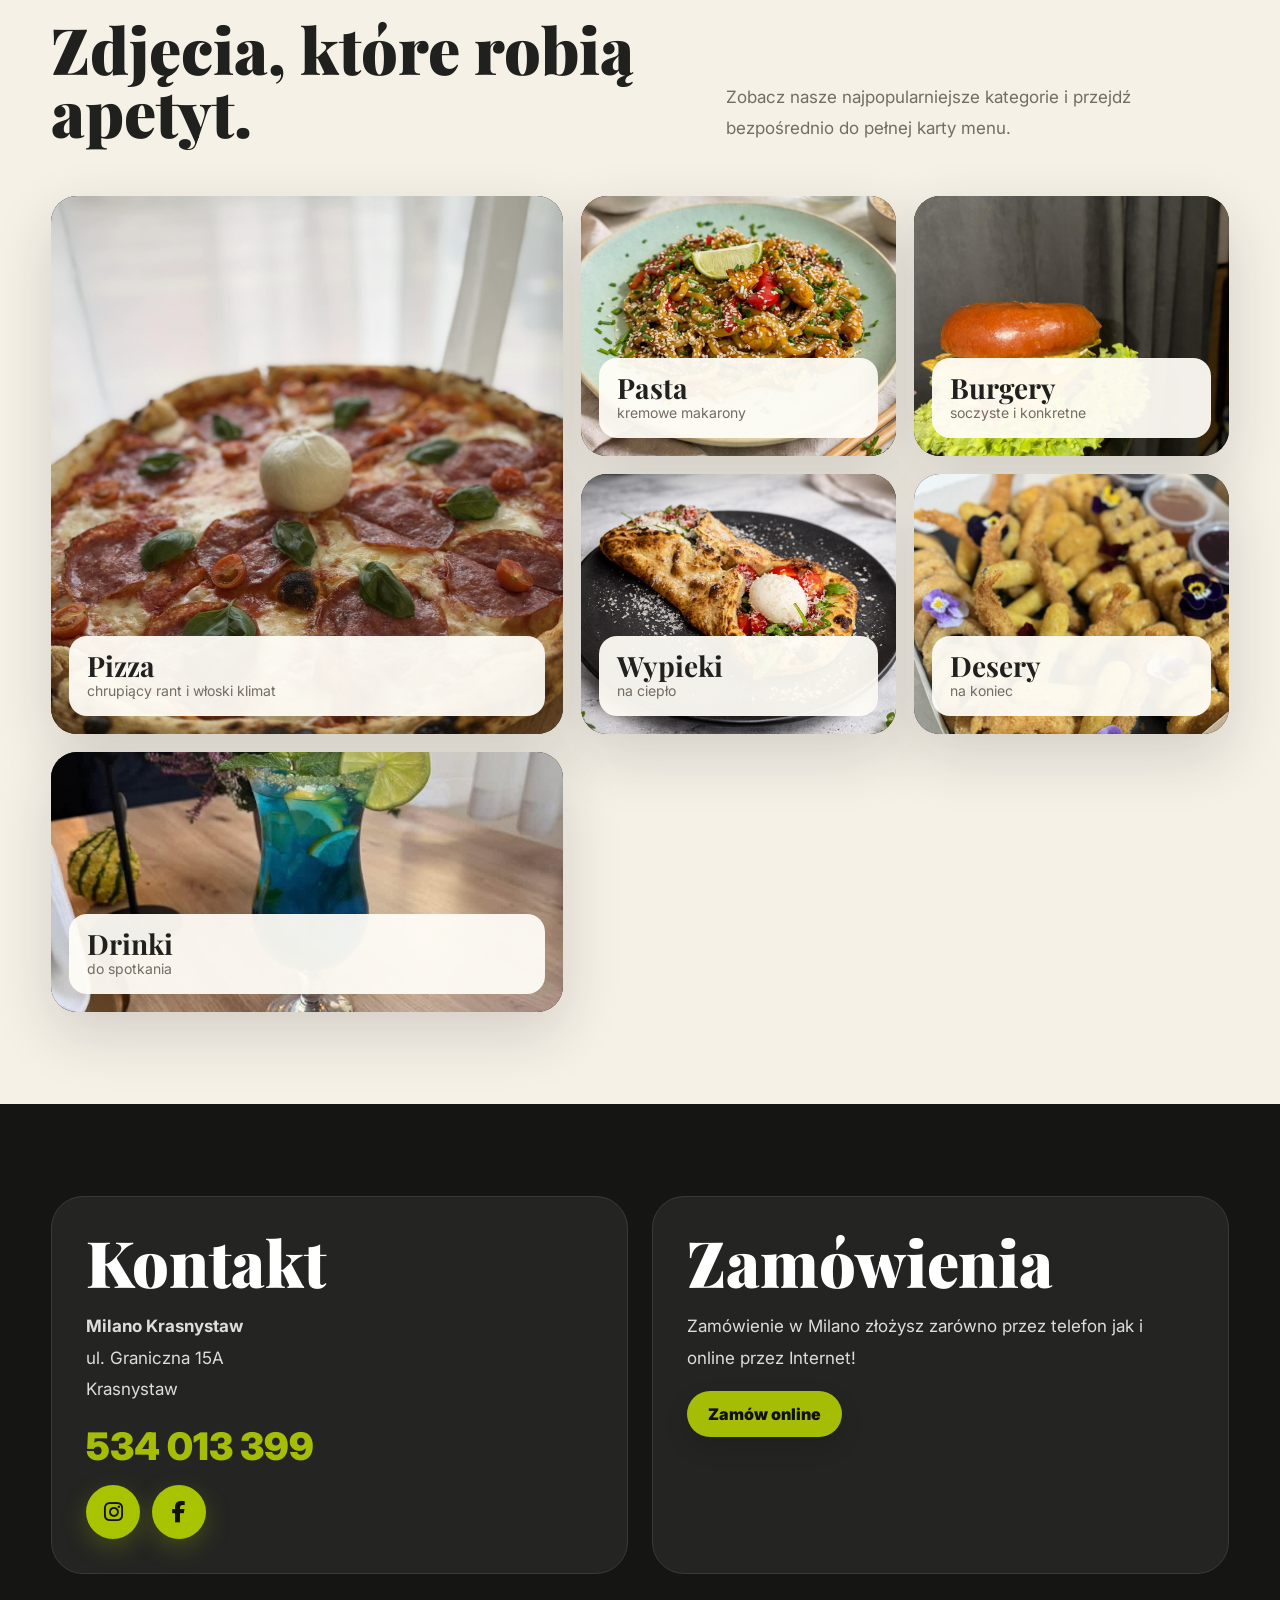
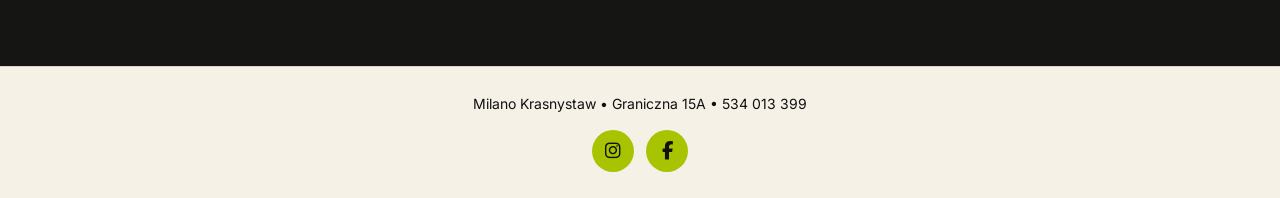
==== commit bea984d8: "Update index.html" ====
--- a/index.html
+++ b/index.html
@@ -306,7 +306,7 @@
 
             <a
               class="food-card"
-              href="menu.html#drinki"
+              href="menu.html#alkohol"
             >
               <img
                 src="drinki.jpg"
--- a/style.css
+++ b/style.css
@@ -4,11 +4,10 @@
   --ink: #20201e;
   --muted: #736c62;
   --green: #a5bd05;
+  --accent-blue: #41A7D6;
   --line: #ddd4c5;
   --dark: #151513;
-
-  --shadow: 0 22px 60px rgba(32,32,30,.16);
-
+  --shadow: 0 22px 60px rgba(32, 32, 30, .16);
   --serif: 'Playfair Display', serif;
   --sans: 'Inter', system-ui, -apple-system, sans-serif;
 }
@@ -23,10 +22,8 @@
 
 body {
   margin: 0;
-
   background: var(--cream);
   color: var(--ink);
-
   font-family: var(--sans);
 }
 
@@ -44,90 +41,68 @@
   margin: auto;
 }
 
-/* =========================
-   NAVBAR
-========================= */
+/* NAV */
 
 .nav {
   position: sticky;
   top: 0;
   z-index: 90;
-
-  background: rgba(246,241,231,.88);
-
+  background: rgba(246, 241, 231, .9);
   backdrop-filter: blur(14px);
-
   border-bottom: 1px solid var(--line);
 }
 
 .navin {
   min-height: 92px;
-
   padding: 12px 0;
-
   display: flex;
   align-items: center;
   justify-content: space-between;
-
   gap: 22px;
 }
 
 .brand {
   display: flex;
   align-items: center;
-
   gap: 16px;
-
   text-decoration: none;
-
   min-width: 0;
 }
 
 .brand-logo {
   width: 130px;
   height: 76px;
-
   object-fit: contain;
   object-position: center;
-
   flex: 0 0 auto;
 }
 
 .brand-name {
   font-family: var(--serif);
-
   font-weight: 900;
   font-size: 24px;
-
   letter-spacing: .08em;
 }
 
 .brand-small {
   margin-top: 2px;
-
   color: var(--muted);
-
   font-size: 12px;
 }
 
 .links {
   display: flex;
   align-items: center;
-
   gap: 22px;
-
   font-size: 13px;
   font-weight: 900;
-
   text-transform: uppercase;
   letter-spacing: .09em;
 }
 
 .links a {
   text-decoration: none;
-
   color: #37342f;
-
   transition: .2s ease;
 }
 
@@ -135,40 +110,30 @@
   color: var(--green);
 }
 
-/* =========================
-   SOCIALS
-========================= */
+/* SOCIALS */
 
 .socials {
   display: flex;
   align-items: center;
-
   gap: 12px;
 }
 
 .socials a {
   width: 54px;
   height: 54px;
-
   border-radius: 999px;
-
   background: #a8c400;
   color: #111;
-
   display: flex;
   align-items: center;
   justify-content: center;
-
   text-decoration: none;
-
   transition: .3s ease;
-
-  box-shadow: 0 8px 24px rgba(168,196,0,.25);
+  box-shadow: 0 8px 24px rgba(168, 196, 0, .25);
 }
 
 .socials a:hover {
   transform: translateY(-2px) scale(1.05);
-
   background: #b7d600;
 }
 
@@ -176,27 +141,19 @@
   font-size: 22px;
 }
 
-/* =========================
-   BUTTONS
-========================= */
+/* BUTTONS */
 
 .btn {
   display: inline-flex;
   align-items: center;
   justify-content: center;
-
   gap: 8px;
-
   padding: 13px 21px;
-
   border: 0;
   border-radius: 999px;
-
   text-decoration: none;
-
-  font-weight: 900;
-
-  box-shadow: 0 10px 24px rgba(0,0,0,.14);
+  font-weight: 900;
+  box-shadow: 0 10px 24px rgba(0, 0, 0, .14);
 }
 
 .btn.green {
@@ -209,95 +166,73 @@
   color: #111;
 }
 
-/* =========================
-   HERO
-========================= */
+/* HOME HERO */
 
 .hero {
   position: relative;
-
   min-height: 720px;
-
   overflow: hidden;
-
   background:
     linear-gradient(
       120deg,
-      rgba(0,0,0,.66),
-      rgba(0,0,0,.22)
+      rgba(0, 0, 0, .66),
+      rgba(0, 0, 0, .22)
     ),
     url('pizza.jpg') center/cover;
-
   color: #fff;
 }
 
 .hero::after {
   content: '';
-
   position: absolute;
   inset: auto 0 0;
-
   height: 38%;
-
-  background: linear-gradient(
-    transparent,
-    var(--cream)
-  );
+  background: linear-gradient(transparent, var(--cream));
 }
 
 .hero-content {
   position: relative;
   z-index: 1;
-
   max-width: 760px;
-
   padding: 104px 0 160px;
 }
 
 .eyebrow {
   margin-bottom: 18px;
-
   color: var(--green);
-
   font-size: 12px;
   font-weight: 900;
-
   text-transform: uppercase;
   letter-spacing: .22em;
 }
 
 .h1 {
   margin: 0 0 26px;
-
   font-family: var(--serif);
-
   font-size: clamp(54px, 9vw, 112px);
   line-height: .88;
-
   font-weight: 900;
 }
 
 .lead {
   max-width: 650px;
-
-  color: rgba(255,255,255,.88);
-
-  font-size: clamp(18px,2vw,22px);
+  color: rgba(255, 255, 255, .88);
+  font-size: clamp(18px, 2vw, 22px);
   line-height: 1.7;
 }
 
+.page-hero .lead {
+  color: var(--muted);
+}
+
 .actions {
   display: flex;
   flex-wrap: wrap;
-
   gap: 12px;
-
   margin-top: 34px;
 }
 
-/* =========================
-   SECTIONS
-========================= */
+/* SECTIONS */
 
 .section {
   padding: 92px 0;
@@ -306,26 +241,20 @@
 .split {
   display: grid;
   grid-template-columns: 1.05fr .95fr;
-
-  align-items: center;
-
+  align-items: center;
   gap: 64px;
 }
 
 .title {
   margin: 0 0 18px;
-
   font-family: var(--serif);
-
-  font-size: clamp(40px,5vw,72px);
+  font-size: clamp(40px, 5vw, 72px);
   line-height: .98;
-
   font-weight: 900;
 }
 
 .text {
   color: var(--muted);
-
   font-size: 17px;
   line-height: 1.85;
 }
@@ -336,50 +265,35 @@
 
 .card {
   padding: 34px;
-
-  background: rgba(255,255,255,.72);
-
+  background: rgba(255, 255, 255, .72);
   border: 1px solid var(--line);
   border-radius: 32px;
-
   box-shadow: var(--shadow);
 }
 
-/* =========================
-   GALLERY
-========================= */
+/* GALLERY */
 
 .gallery-head {
   display: grid;
   grid-template-columns: 1.1fr .9fr;
-
   align-items: end;
-
   gap: 60px;
-
   margin-bottom: 34px;
 }
 
 .food-grid {
   display: grid;
   grid-template-columns: 1.3fr .8fr .8fr;
-
   grid-auto-rows: 260px;
-
   gap: 18px;
 }
 
 .food-card {
   position: relative;
-
   overflow: hidden;
-
   border-radius: 26px;
-
   background: #111;
-
   box-shadow: var(--shadow);
-
   text-decoration: none;
 }
 
@@ -390,9 +304,7 @@
 .food-card img {
   width: 100%;
   height: 100%;
-
   object-fit: cover;
-
   transition: transform .45s ease;
 }
 
@@ -402,36 +314,27 @@
 
 .food-label {
   position: absolute;
-
   left: 18px;
   right: 18px;
   bottom: 18px;
-
   padding: 16px 18px;
-
   border-radius: 18px;
-
-  background: rgba(255,253,247,.94);
+  background: rgba(255, 253, 247, .94);
 }
 
 .food-label strong {
   display: block;
-
   font-family: var(--serif);
-
   font-size: 28px;
   line-height: 1;
 }
 
 .food-label span {
   color: var(--muted);
-
   font-size: 14px;
 }
 
-/* =========================
-   CONTACT
-========================= */
+/* CONTACT */
 
 .contact {
   background: var(--dark);
@@ -441,84 +344,60 @@
 .contact-grid {
   display: grid;
   grid-template-columns: 1fr 1fr;
-
   gap: 24px;
 }
 
 .contact .card {
   background: #242422;
-
   border-color: #3a3a35;
-
   box-shadow: none;
 }
 
 .bigphone {
   color: var(--green);
-
   font-size: 38px;
   font-weight: 900;
-
   text-decoration: none;
 }
 
-/* =========================
-   MENU
-========================= */
+/* MENU PAGE */
 
 .page-hero {
   padding: 72px 0 30px;
 }
 
-.page-hero .lead {
-  color: var(--muted);
-}
-
 .menu {
-  padding: 70px 0 96px;
+  padding: 25px 0 96px;
 }
 
 .menu-intro {
   margin-bottom: 24px;
 }
-.menu-subtitle {
-  margin: 28px 0 10px;
-
-  color: var(--green);
-
-  font-family: var(--serif);
-  font-size: 28px;
-  font-weight: 900;
-}
+
+.menu-intro p {
+  color: var(--muted);
+  line-height: 1.75;
+  max-width: 760px;
+}
+
 .cats {
   position: sticky;
   top: 92px;
   z-index: 70;
-
   display: flex;
   flex-wrap: nowrap;
-
   gap: 10px;
-
   overflow-x: auto;
   overflow-y: hidden;
-
   width: 100%;
   max-width: 100%;
-
   padding: 14px 0 18px;
   margin-top: 28px;
-
-  background: rgba(246,241,231,.95);
-
+  background: rgba(246, 241, 231, .95);
   backdrop-filter: blur(12px);
-
   border-bottom: 1px solid var(--line);
-
   scrollbar-width: none;
-
   -webkit-overflow-scrolling: touch;
-
   scroll-behavior: smooth;
 }
 
@@ -528,31 +407,21 @@
 
 .cats a {
   flex: 0 0 auto;
-
   display: inline-flex;
   align-items: center;
   justify-content: center;
-
   height: 38px;
-
   padding: 0 18px;
-
   white-space: nowrap;
-
   border: 1px solid var(--line);
   border-radius: 999px;
-
   background: #fff;
   color: #111;
-
   text-decoration: none;
-
   font-size: 12px;
   font-weight: 900;
-
   text-transform: uppercase;
   letter-spacing: .04em;
-
   transition: .2s ease;
 }
 
@@ -563,108 +432,175 @@
 
 .menu-section {
   scroll-margin-top: 150px;
-
   margin-top: 42px;
-
   padding: 30px;
-
-  background: rgba(255,255,255,.58);
-
+  background: rgba(255, 255, 255, .58);
   border: 1px solid var(--line);
   border-radius: 30px;
-
-  box-shadow: 0 16px 40px rgba(32,32,30,.07);
+  box-shadow: 0 16px 40px rgba(32, 32, 30, .07);
 }
 
 .menu-section h3 {
   margin: 0 0 16px;
-
   font-family: var(--serif);
-
   font-size: 42px;
+}
+
+.menu-subtitle {
+  margin: 32px 0 10px;
+  color: var(--accent-blue);
+  font-family: var(--serif);
+  font-size: 28px;
+  font-weight: 900;
 }
 
 .items {
   display: grid;
   grid-template-columns: 1fr 1fr;
-
   gap: 0 30px;
 }
 
 .menu-item {
   display: flex;
   justify-content: space-between;
-
   gap: 18px;
-
   padding: 18px 0;
-
   border-bottom: 1px solid var(--line);
 }
 
 .menu-item h4 {
   margin: 0 0 7px;
-
   font-family: var(--serif);
-
   font-size: 22px;
   line-height: 1.15;
 }
 
 .menu-item p {
   margin: 0;
-
   color: var(--muted);
-
   line-height: 1.55;
 }
 
 .menu-item strong {
   white-space: nowrap;
-
   color: #111;
-
-  font-weight: 900;
-}
-
+  font-weight: 900;
+}
+
+.note {
+  margin-top: 24px;
+  text-align: center;
+  text-transform: uppercase;
+  letter-spacing: .16em;
+  font-weight: 900;
+  font-size: 13px;
+  color: var(--muted);
+}
 /* =========================
-   STICKY ORDER
+   MENU TAGS
 ========================= */
+
+.spicy {
+  color: #d62828;
+}
+
+.vege {
+  color: #4f8f00;
+}
+
+.tag {
+  display: inline-flex;
+  align-items: center;
+  gap: 6px;
+
+  margin-left: 8px;
+  padding: 4px 10px;
+
+  border-radius: 999px;
+
+  font-size: 11px;
+  font-weight: 800;
+
+  text-transform: uppercase;
+  letter-spacing: .05em;
+}
+
+.tag-spicy {
+  background: rgba(214,40,40,.12);
+  color: #d62828;
+}
+
+.tag-vege {
+  background: rgba(79,143,0,.12);
+  color: #4f8f00;
+}
+
+.tag-new {
+  background: rgba(165,189,5,.16);
+  color: #6c7d00;
+}
+
+.tag-best {
+  background: rgba(255,196,0,.16);
+  color: #9a7300;
+}
+/* FLOATING BUTTONS */
 
 .sticky-order {
   position: fixed;
   right: 18px;
   bottom: 18px;
-
   z-index: 99;
 }
 
-/* =========================
-   FOOTER
-========================= */
+.back-to-top {
+  position: fixed;
+  left: 18px;
+  bottom: 18px;
+  z-index: 100;
+  width: 52px;
+  height: 52px;
+  border-radius: 999px;
+  background: #a8c400;
+  color: #111;
+  display: flex;
+  align-items: center;
+  justify-content: center;
+  text-decoration: none;
+  box-shadow: 0 10px 28px rgba(0, 0, 0, .18);
+  opacity: 0;
+  pointer-events: none;
+  transform: translateY(10px);
+  transition: .25s ease;
+}
+
+.back-to-top.show {
+  opacity: 1;
+  pointer-events: auto;
+  transform: translateY(0);
+}
+
+.back-to-top i {
+  font-size: 20px;
+}
+
+/* FOOTER */
 
 footer {
   background: #f6f1e7;
   color: #111;
-
   padding: 26px 6vw;
-
   display: flex;
   flex-direction: column;
-
   align-items: center;
   justify-content: center;
-
   gap: 16px;
-
   text-align: center;
-
   border-top: 1px solid var(--line);
 }
 
 footer p {
   margin: 0;
-
   font-size: 14px;
   line-height: 1.5;
 }
@@ -673,31 +609,24 @@
   display: flex;
   align-items: center;
   justify-content: center;
-
   gap: 12px;
 }
 
 .footer-socials a {
   width: 42px;
   height: 42px;
-
   border-radius: 999px;
-
   background: #a8c400;
   color: #111;
-
   display: flex;
   align-items: center;
   justify-content: center;
-
   text-decoration: none;
-
   transition: .3s ease;
 }
 
 .footer-socials a:hover {
   transform: translateY(-2px);
-
   background: #b7d600;
 }
 
@@ -705,24 +634,16 @@
   font-size: 18px;
 }
 
-/* =========================
-   RESPONSIVE
-========================= */
+/* RESPONSIVE */
 
 @media (max-width: 900px) {
-
   .navin {
     min-height: auto;
-
     padding: 12px 0;
-
     align-items: center;
   }
 
-  .links {
-    display: none;
-  }
-
+  .links,
   .socials {
     display: none;
   }
@@ -744,7 +665,6 @@
 
   .food-grid {
     grid-template-columns: 1fr;
-
     grid-auto-rows: 330px;
   }
 
@@ -773,17 +693,7 @@
   }
 }
 
-@media (max-width: 700px) {
-
-  footer {
-    flex-direction: column;
-
-    text-align: center;
-  }
-}
-
 @media (max-width: 560px) {
-
   .wrap {
     width: min(100% - 28px, 1180px);
   }
@@ -835,7 +745,6 @@
 
   .menu-item strong {
     display: block;
-
     margin-top: 8px;
   }
 
@@ -846,4 +755,85 @@
   .brand-small {
     display: none;
   }
-}
+
+  .sticky-order {
+    right: 14px;
+    bottom: 14px;
+  }
+
+  .back-to-top {
+    left: 14px;
+    bottom: 14px;
+  }
+  @media (max-width: 560px) {
+  .nav {
+  position: sticky;
+  top: 0;
+  z-index: 999;
+}
+
+  .navin {
+    min-height: 74px;
+    padding: 8px 0;
+  }
+
+  .brand-logo {
+    width: 70px;
+    height: 52px;
+  }
+
+  .brand-name {
+    font-size: 18px;
+    letter-spacing: .05em;
+  }
+
+  .brand-small {
+    display: none;
+  }
+
+  .navin > .btn.green {
+    width: auto;
+    padding: 12px 18px;
+    font-size: 14px;
+  }
+
+  .hero {
+    min-height: auto;
+  }
+
+  .hero-content {
+    padding: 48px 0 90px;
+  }
+
+  .eyebrow {
+    font-size: 10px;
+    letter-spacing: .16em;
+  }
+
+  .h1 {
+    font-size: 48px;
+    line-height: .92;
+    max-width: 94vw;
+  }
+
+  .lead {
+    font-size: 17px;
+    line-height: 1.55;
+    max-width: 92vw;
+  }
+
+  .actions {
+    gap: 10px;
+  }
+
+  .actions .btn {
+    width: 100%;
+    font-size: 15px;
+    padding: 14px 18px;
+  }
+
+  .sticky-order {
+    display: none;
+  }
+}
+}
